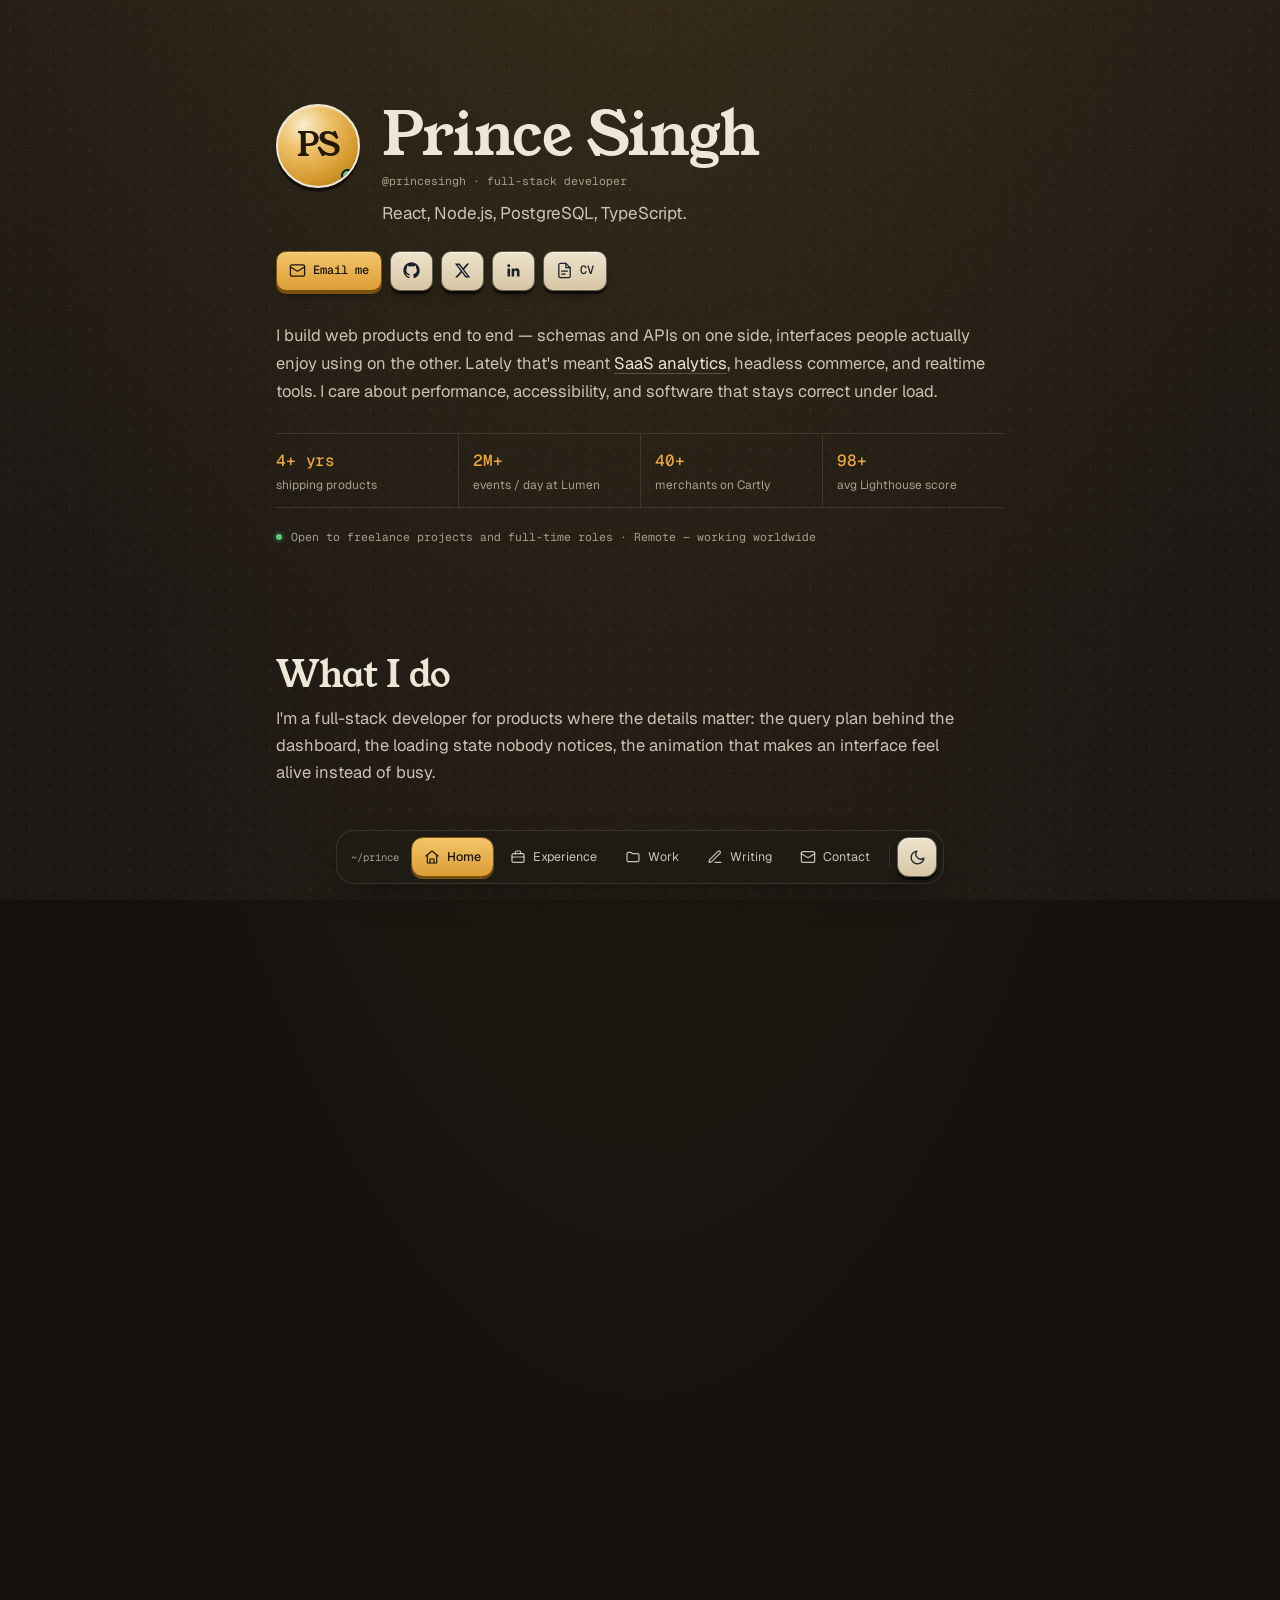
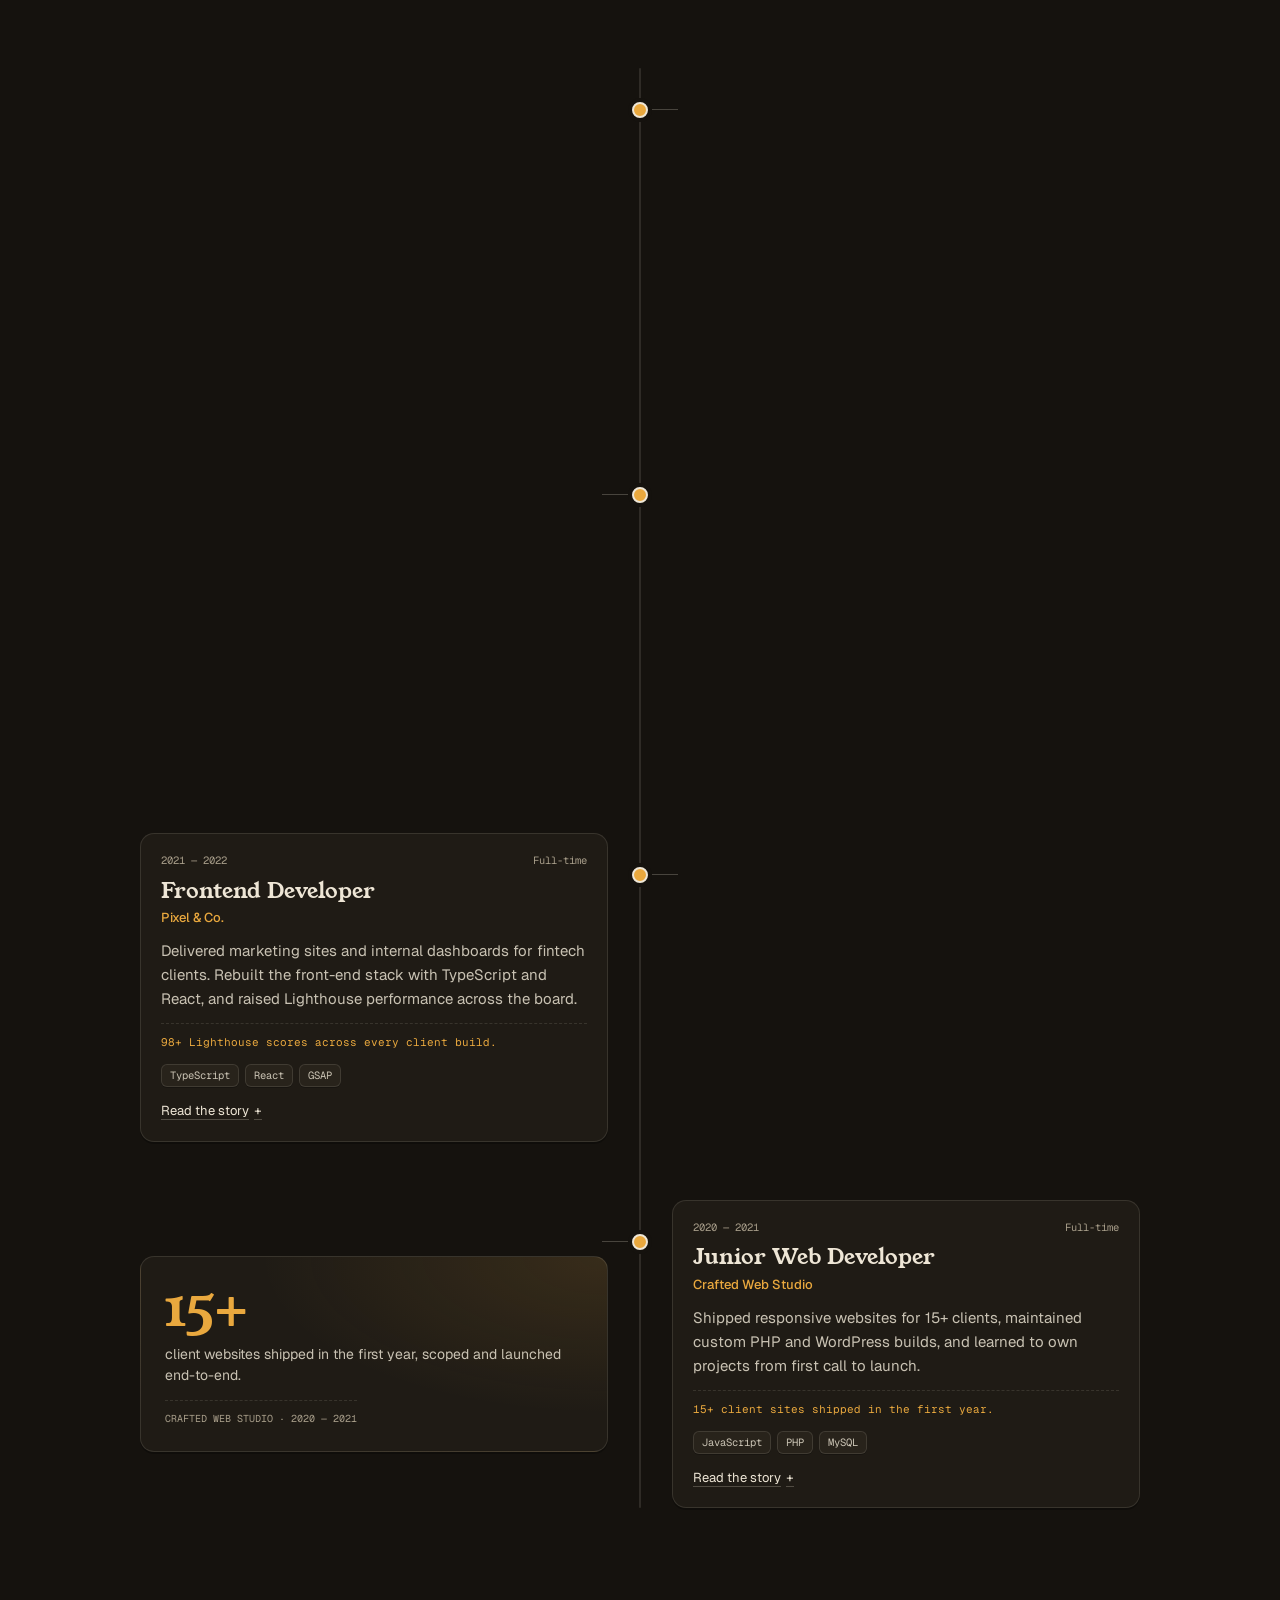
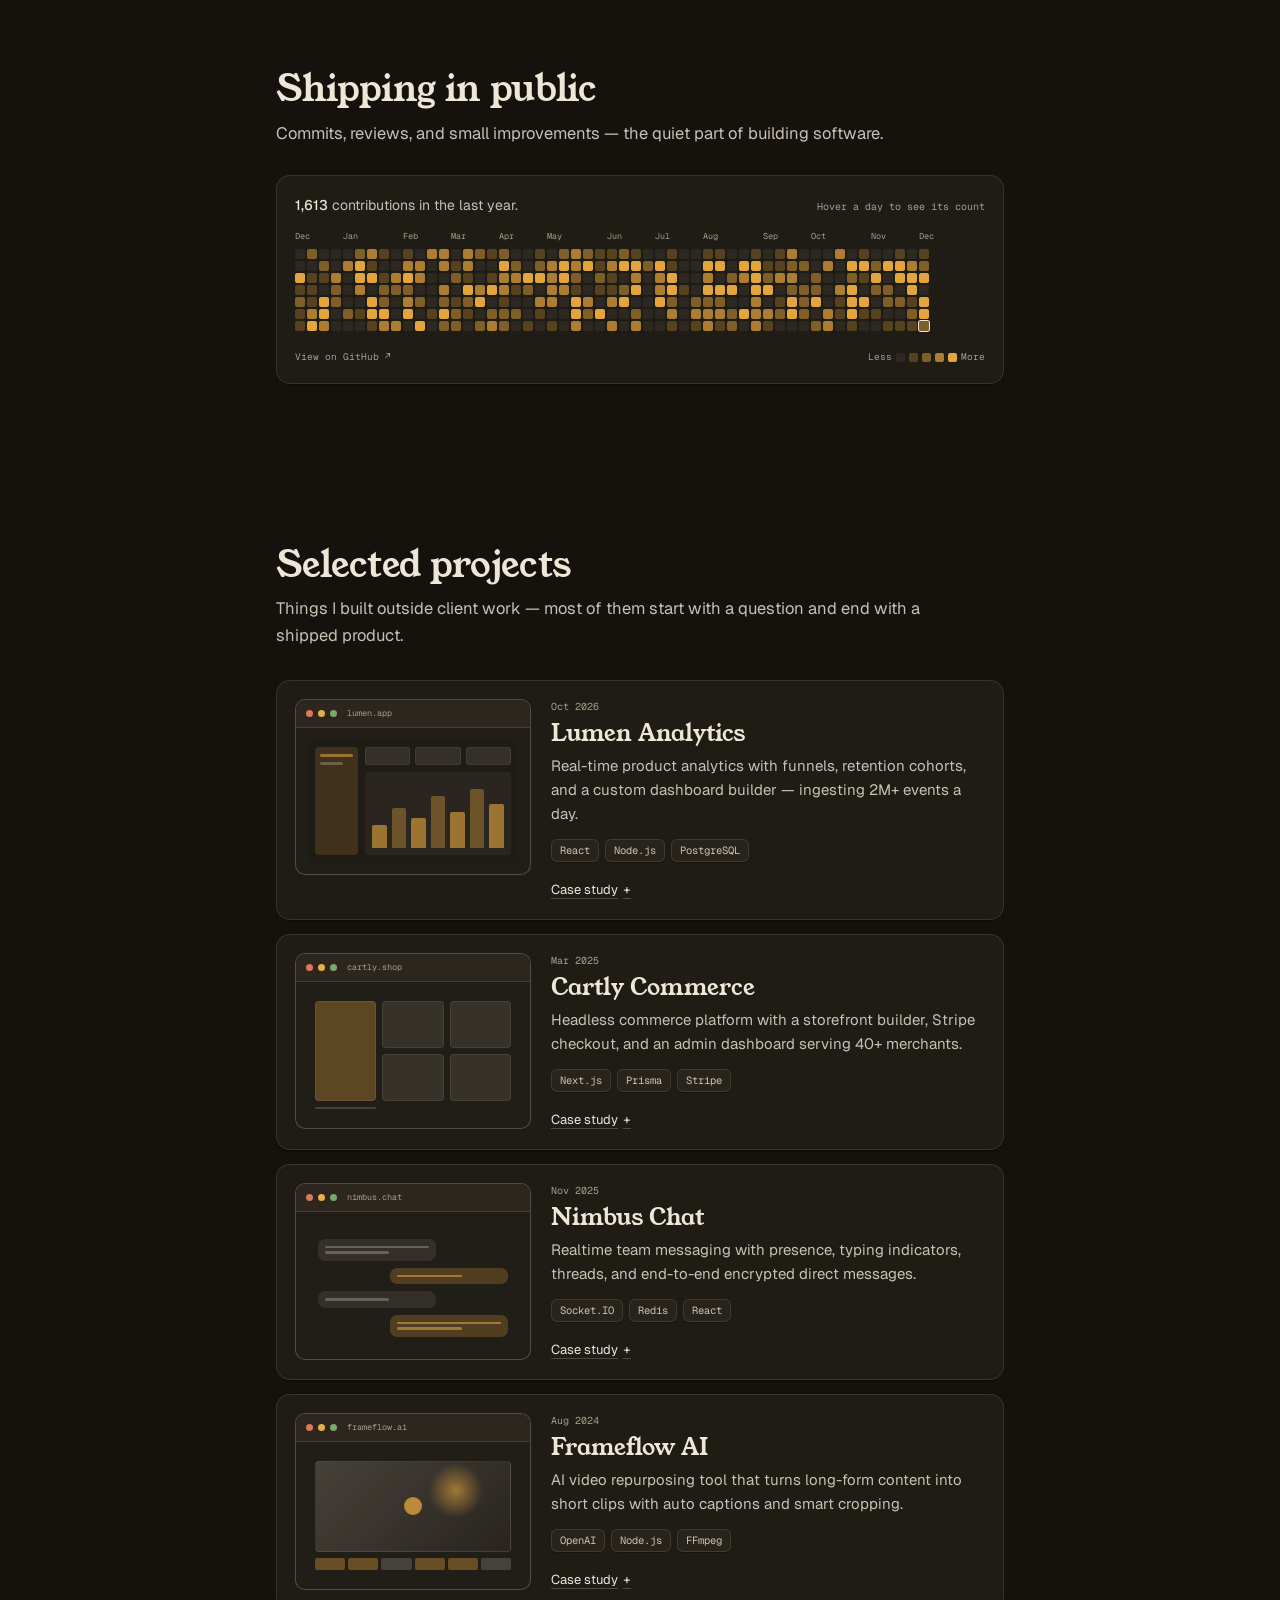
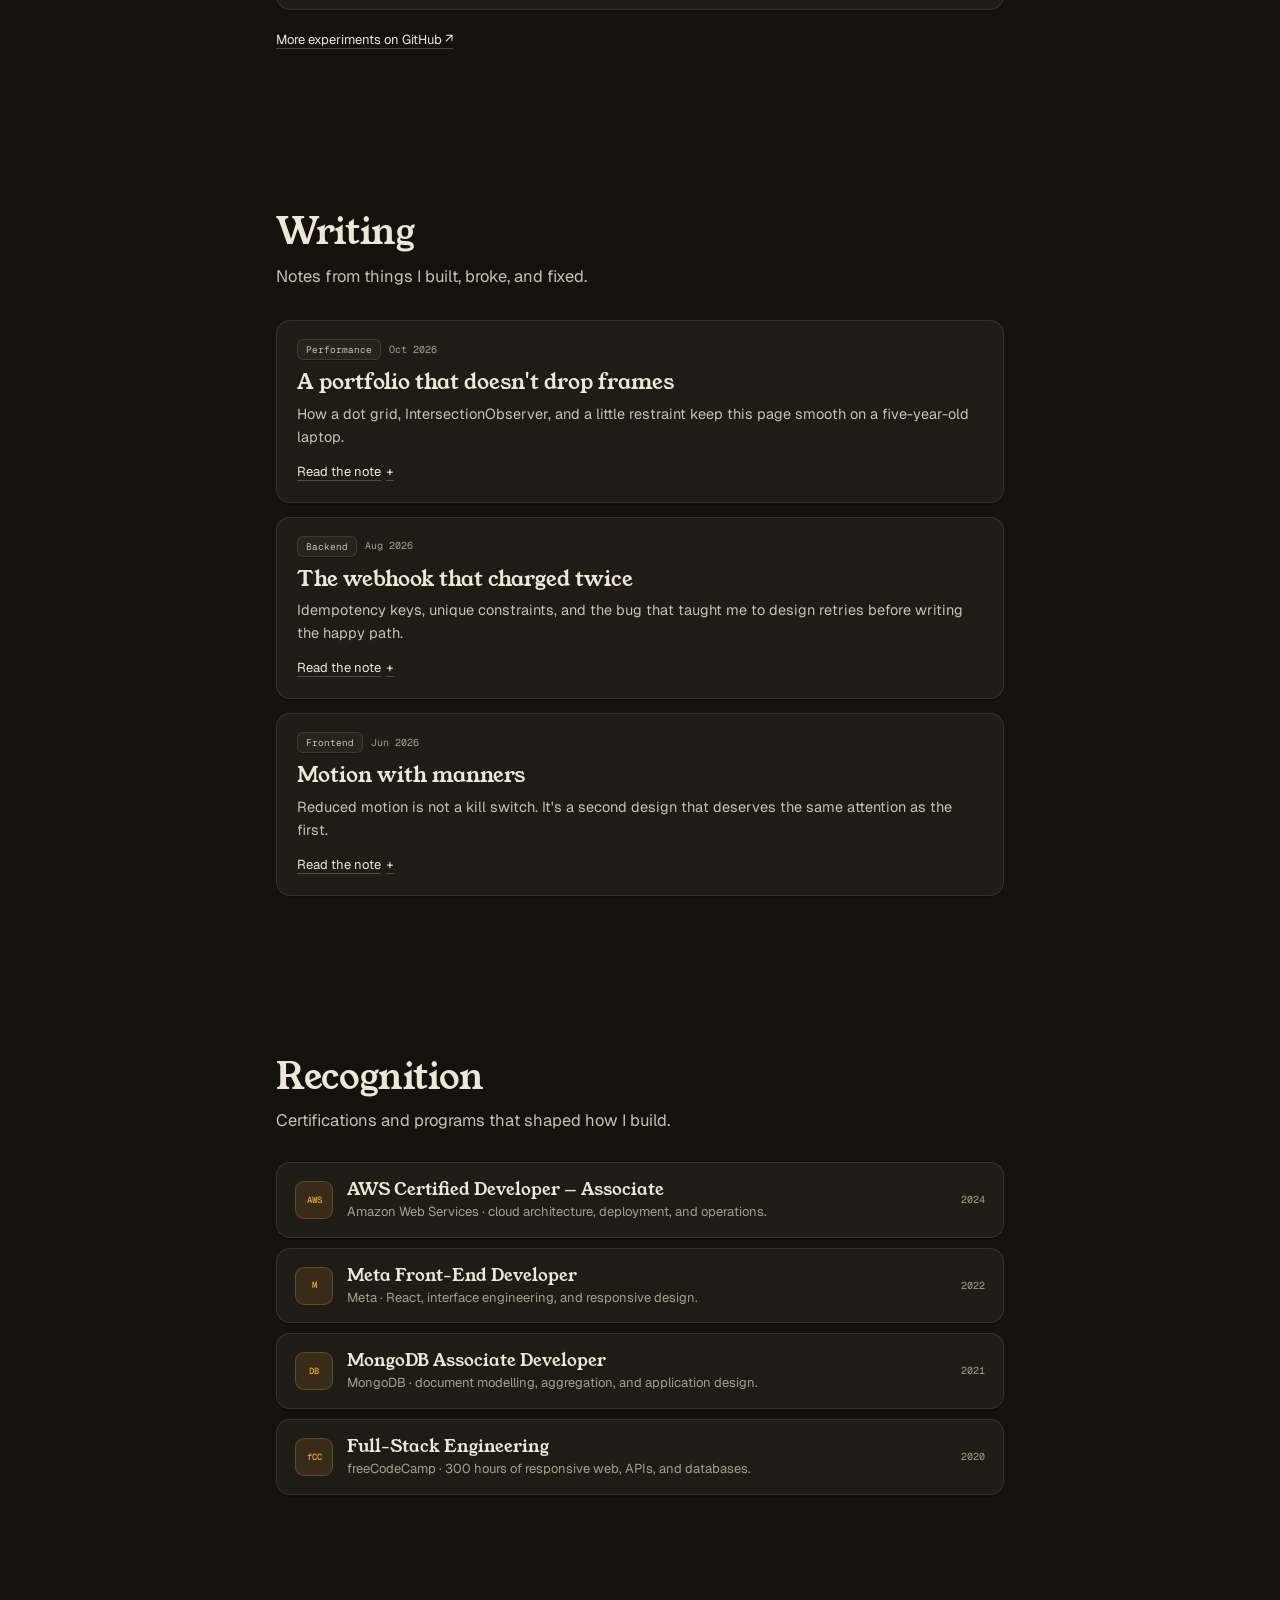
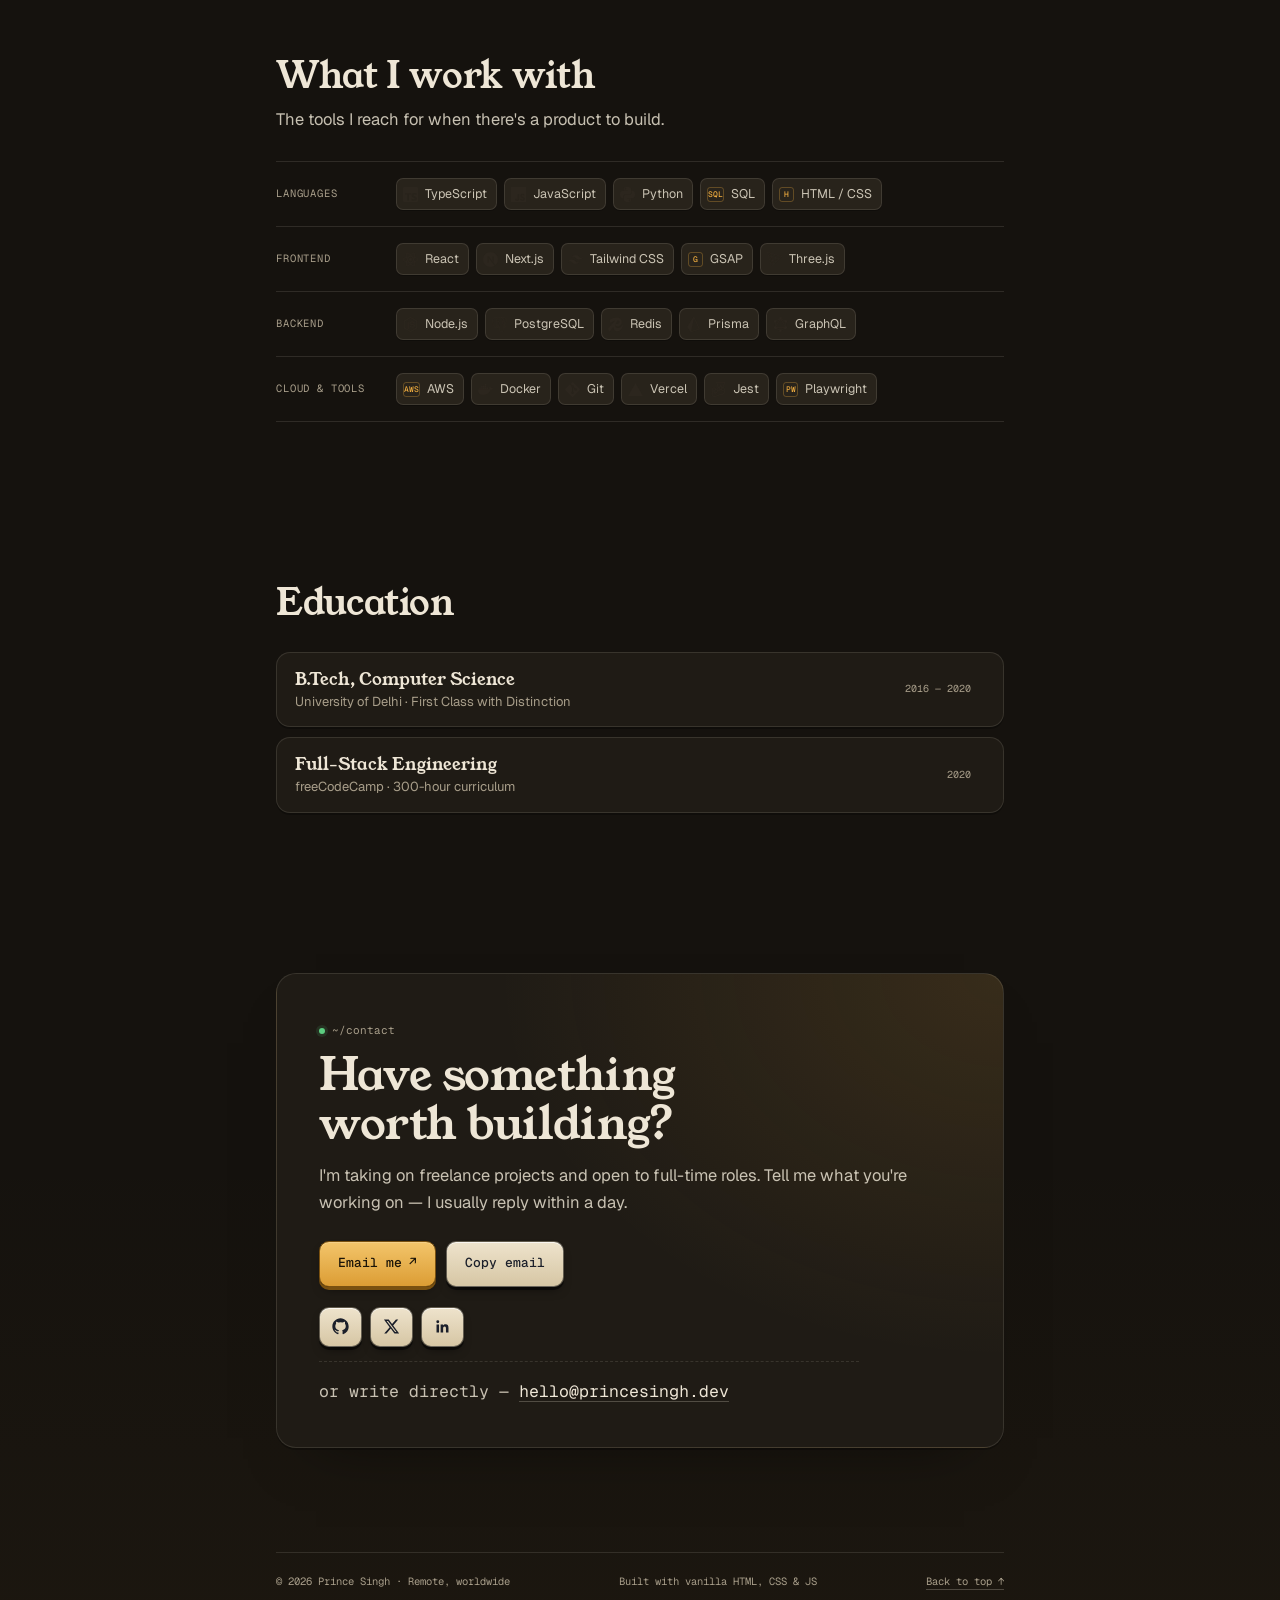
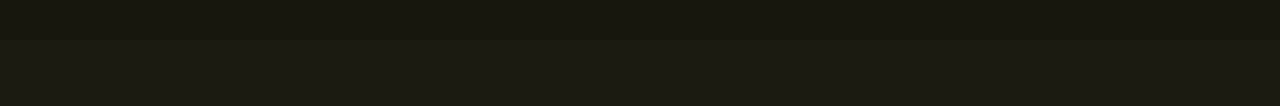
==== index.html @ b1180126 "first commit" ====
<!DOCTYPE html>
<html lang="en">
<head>
    <meta charset="UTF-8">
    <meta name="viewport" content="width=device-width, initial-scale=1.0">
    <title>Prince Singh — Full-Stack Developer</title>
    <meta name="description" content="Prince Singh — full-stack developer building fast, polished web products: SaaS analytics, headless commerce, and realtime tools.">
    <link rel="canonical" href="https://princesingh04.github.io/portfolio-clone/">
    <meta property="og:type" content="website">
    <meta property="og:site_name" content="Prince Singh">
    <meta property="og:title" content="Prince Singh — Full-Stack Developer">
    <meta property="og:description" content="Prince Singh — full-stack developer building fast, polished web products: SaaS analytics, headless commerce, and realtime tools.">
    <meta property="og:url" content="https://princesingh04.github.io/portfolio-clone/">
    <meta property="og:image" content="https://princesingh04.github.io/portfolio-clone/assets/og.png">
    <meta property="og:image:type" content="image/png">
    <meta property="og:image:width" content="1200">
    <meta property="og:image:height" content="630">
    <meta property="og:image:alt" content="Prince Singh — Full-Stack Developer. Fast, polished web products from schema to interface.">
    <meta name="twitter:card" content="summary_large_image">
    <meta name="twitter:title" content="Prince Singh — Full-Stack Developer">
    <meta name="twitter:description" content="Full-stack developer building fast, polished web products: SaaS analytics, headless commerce, and realtime tools.">
    <meta name="twitter:image" content="https://princesingh04.github.io/portfolio-clone/assets/og.png">
    <meta name="twitter:image:alt" content="Prince Singh — Full-Stack Developer">
    <meta name="theme-color" content="#15120e">
    <link rel="preconnect" href="https://fonts.googleapis.com">
    <link rel="preconnect" href="https://fonts.gstatic.com" crossorigin>
    <link href="https://fonts.googleapis.com/css2?family=Geist:wght@300;400;500;600&family=Geist+Mono:wght@400;500&family=Young+Serif&display=swap" rel="stylesheet">
    <link rel="icon" type="image/svg+xml" href="data:image/svg+xml,%3Csvg xmlns='http://www.w3.org/2000/svg' viewBox='0 0 64 64'%3E%3Crect width='64' height='64' rx='14' fill='%2315120e'/%3E%3Ccircle cx='32' cy='32' r='20' fill='%23e9a83e'/%3E%3Ctext x='32' y='40' font-family='Georgia,serif' font-size='19' text-anchor='middle' fill='%2315120e'%3EPS%3C/text%3E%3C/svg%3E">
    <link rel="stylesheet" href="css/paper.css">
    <script>
        (function () {
            var d = document.documentElement;
            d.classList.add('js');
            try {
                if (localStorage.getItem('theme') === 'light') {
                    d.dataset.theme = 'light';
                    var meta = document.querySelector('meta[name="theme-color"]');
                    if (meta) meta.setAttribute('content', '#f7f1e6');
                }
                if (matchMedia('(prefers-reduced-motion: reduce)').matches || sessionStorage.getItem('intro-seen')) {
                    d.dataset.intro = 'seen';
                }
            } catch (e) {}
        })();
    </script>
</head>
<body>

    <a class="skip-link" href="#main">Skip to content</a>
    <canvas id="field" aria-hidden="true"></canvas>

    <div class="intro" id="intro" aria-hidden="true">
        <div class="intro__piece intro__piece--top" id="intro-top">
            <div class="intro__mark">
                <p class="intro__name">Prince Singh</p>
                <p class="intro__sub">initializing ~/prince</p>
            </div>
        </div>
        <div class="intro__piece intro__piece--bottom" id="intro-bottom">
            <div class="intro__mark">
                <p class="intro__name">Prince Singh</p>
                <p class="intro__sub">initializing ~/prince</p>
            </div>
        </div>
    </div>

    <div class="page">
        <header class="profile wrap" id="top">
            <div class="profile__row" data-reveal>
                <div class="avatar" aria-hidden="true">
                    PS
                    <span class="avatar__dot"></span>
                </div>
                <div class="profile__intro">
                    <h1>Prince Singh</h1>
                    <p class="handle">@princesingh · full-stack developer</p>
                    <p class="tagline">React, Node.js, PostgreSQL, TypeScript.</p>
                </div>
            </div>

            <div class="profile__socials" data-reveal style="--d:.06s">
                <a class="keycap keycap--primary" href="mailto:hello@princesingh.dev">
                    <svg viewBox="0 0 24 24" fill="none" stroke="currentColor" stroke-width="1.8" stroke-linecap="round" stroke-linejoin="round" aria-hidden="true"><rect x="2" y="4" width="20" height="16" rx="2"/><path d="m22 7-10 6L2 7"/></svg>
                    Email me
                </a>
                <a class="keycap" href="https://github.com/" target="_blank" rel="noopener noreferrer" aria-label="GitHub" title="GitHub">
                    <svg viewBox="0 0 24 24" fill="currentColor" aria-hidden="true"><path d="M12 .5C5.73.5.5 5.73.5 12c0 5.08 3.29 9.39 7.86 10.91.58.1.79-.25.79-.56 0-.28-.01-1.02-.02-2-3.2.7-3.88-1.54-3.88-1.54-.52-1.33-1.28-1.68-1.28-1.68-1.05-.72.08-.71.08-.71 1.16.08 1.77 1.19 1.77 1.19 1.03 1.77 2.7 1.26 3.36.96.1-.75.4-1.26.73-1.55-2.55-.29-5.23-1.28-5.23-5.7 0-1.26.45-2.29 1.19-3.1-.12-.29-.52-1.46.11-3.05 0 0 .97-.31 3.18 1.18a11.1 11.1 0 0 1 5.8 0c2.2-1.49 3.17-1.18 3.17-1.18.63 1.59.23 2.76.11 3.05.74.81 1.19 1.84 1.19 3.1 0 4.43-2.69 5.4-5.25 5.69.41.36.78 1.06.78 2.14 0 1.55-.01 2.8-.01 3.18 0 .31.21.67.8.56A10.52 10.52 0 0 0 23.5 12C23.5 5.73 18.27.5 12 .5z"/></svg>
                </a>
                <a class="keycap" href="https://x.com/" target="_blank" rel="noopener noreferrer" aria-label="X / Twitter" title="X / Twitter">
                    <svg viewBox="0 0 24 24" fill="currentColor" aria-hidden="true"><path d="M18.244 2.25h3.308l-7.227 8.26 8.502 11.24H16.17l-5.214-6.817L4.99 21.75H1.68l7.73-8.835L1.254 2.25H8.08l4.713 6.231zm-1.161 17.52h1.833L7.084 4.126H5.117z"/></svg>
                </a>
                <a class="keycap" href="https://www.linkedin.com/" target="_blank" rel="noopener noreferrer" aria-label="LinkedIn" title="LinkedIn">
                    <svg viewBox="0 0 24 24" fill="currentColor" aria-hidden="true"><path d="M20.45 20.45h-3.56v-5.57c0-1.33-.03-3.04-1.85-3.04-1.86 0-2.14 1.45-2.14 2.94v5.67H9.35V9h3.41v1.56h.05c.48-.9 1.64-1.85 3.37-1.85 3.6 0 4.27 2.37 4.27 5.46v6.28zM5.34 7.43a2.06 2.06 0 1 1 0-4.12 2.06 2.06 0 0 1 0 4.12zM7.12 20.45H3.55V9h3.57v11.45z"/></svg>
                </a>
                <a class="keycap" href="resume.html" target="_blank" rel="noopener" aria-label="Résumé" title="Résumé">
                    <svg viewBox="0 0 24 24" fill="none" stroke="currentColor" stroke-width="1.8" stroke-linecap="round" stroke-linejoin="round" aria-hidden="true"><path d="M14 2H6a2 2 0 0 0-2 2v16a2 2 0 0 0 2 2h12a2 2 0 0 0 2-2V8z"/><path d="M14 2v6h6"/><path d="M8 13h8M8 17h5"/></svg>
                    CV
                </a>
            </div>

            <p class="bio" data-reveal style="--d:.1s">
                I build web products end to end — schemas and APIs on one side, interfaces people actually
                enjoy using on the other. Lately that's meant <a href="#work">SaaS analytics</a>,
                headless commerce, and realtime tools. I care about performance, accessibility, and
                software that stays correct under load.
            </p>

            <ul class="stats" data-reveal style="--d:.14s">
                <li>
                    <span class="stat__num">4+ yrs</span>
                    <span class="stat__label">shipping products</span>
                </li>
                <li>
                    <span class="stat__num">2M+</span>
                    <span class="stat__label">events / day at Lumen</span>
                </li>
                <li>
                    <span class="stat__num">40+</span>
                    <span class="stat__label">merchants on Cartly</span>
                </li>
                <li>
                    <span class="stat__num">98+</span>
                    <span class="stat__label">avg Lighthouse score</span>
                </li>
            </ul>

            <p class="availability" data-reveal style="--d:.18s">
                <span class="status-dot" aria-hidden="true"></span>
                Open to freelance projects and full-time roles · Remote — working worldwide
            </p>
        </header>

        <main id="main">
            <section id="services" class="section wrap" aria-labelledby="services-title">
                <div class="section-head" data-reveal>
                    <div>
                        <h2 id="services-title">What I do</h2>
                        <p>
                            I'm a full-stack developer for products where the details matter: the query
                            plan behind the dashboard, the loading state nobody notices, the animation
                            that makes an interface feel alive instead of busy.
                        </p>
                    </div>
                </div>

                <ul class="services">
                    <li data-reveal style="--d:.02s">
                        <article class="card card--interactive service-card">
                            <div class="keycap-row" aria-label="React, TypeScript, Next.js">
                                <span class="keycap keycap--mini" title="React"><img src="assets/logos/react.svg" alt=""><span class="sr-only">React</span></span>
                                <span class="keycap keycap--mini" title="TypeScript"><img src="assets/logos/typescript.svg" alt=""><span class="sr-only">TypeScript</span></span>
                                <span class="keycap keycap--mini" title="Next.js"><img src="assets/logos/nextdotjs.svg" alt=""><span class="sr-only">Next.js</span></span>
                            </div>
                            <h3>Product engineering</h3>
                            <p>Typed interfaces, sensible state, and features taken from idea to production without losing the thread.</p>
                            <p class="outcome">7 products shipped end-to-end</p>
                        </article>
                    </li>
                    <li data-reveal style="--d:.06s">
                        <article class="card card--interactive service-card">
                            <div class="keycap-row" aria-label="Node.js, PostgreSQL, Redis">
                                <span class="keycap keycap--mini" title="Node.js"><img src="assets/logos/nodedotjs.svg" alt=""><span class="sr-only">Node.js</span></span>
                                <span class="keycap keycap--mini" title="PostgreSQL"><img src="assets/logos/postgresql.svg" alt=""><span class="sr-only">PostgreSQL</span></span>
                                <span class="keycap keycap--mini" title="Redis"><img src="assets/logos/redis.svg" alt=""><span class="sr-only">Redis</span></span>
                            </div>
                            <h3>Backend systems</h3>
                            <p>APIs, workers, queues, and data pipelines that stay fast and correct at scale — with caching, Postgres tuning, and monitoring built in.</p>
                            <p class="outcome">2M+ events/day, sub-second queries</p>
                        </article>
                    </li>
                    <li data-reveal style="--d:.1s">
                        <article class="card card--interactive service-card">
                            <div class="keycap-row" aria-label="Stripe, Prisma, Next.js">
                                <span class="keycap keycap--mini" title="Stripe"><img src="assets/logos/stripe.svg" alt=""><span class="sr-only">Stripe</span></span>
                                <span class="keycap keycap--mini" title="Prisma"><img src="assets/logos/prisma.svg" alt=""><span class="sr-only">Prisma</span></span>
                                <span class="keycap keycap--mini" title="Next.js"><img src="assets/logos/nextdotjs.svg" alt=""><span class="sr-only">Next.js</span></span>
                            </div>
                            <h3>Commerce &amp; SaaS</h3>
                            <p>Headless storefronts, subscriptions, checkout flows, and admin tooling that make the business side of a product feel effortless.</p>
                            <p class="outcome">40+ merchants served on Cartly</p>
                        </article>
                    </li>
                    <li data-reveal style="--d:.14s">
                        <article class="card card--interactive service-card">
                            <div class="keycap-row" aria-label="Three.js, GSAP, Jest">
                                <span class="keycap keycap--mini" title="Three.js"><img src="assets/logos/threedotjs.svg" alt=""><span class="sr-only">Three.js</span></span>
                                <span class="keycap keycap--mini" title="GSAP"><b>G</b><span class="sr-only">GSAP</span></span>
                                <span class="keycap keycap--mini" title="Jest"><img src="assets/logos/jest.svg" alt=""><span class="sr-only">Jest</span></span>
                            </div>
                            <h3>Performance &amp; polish</h3>
                            <p>Core Web Vitals, accessible components, and motion with restraint — the difference between a working product and one that feels expensive.</p>
                            <p class="outcome">98+ Lighthouse across recent builds</p>
                        </article>
                    </li>
                </ul>
            </section>

            <section id="experience" class="section wrap wrap--wide" aria-labelledby="experience-title">
                <div class="section-head" data-reveal>
                    <div>
                        <h2 id="experience-title">Experience</h2>
                        <p>Four years of shipping product — first at studios, then in-house, now independently.</p>
                    </div>
                    <a class="section-link" href="resume.html" target="_blank" rel="noopener">Full résumé ↗</a>
                </div>

                <div class="timeline">
                    <div class="timeline__rail" aria-hidden="true"><span class="timeline__fill" id="timeline-fill"></span></div>
                    <ol class="timeline__list">

                    <li class="tl-row">
                        <article class="card tl-card" data-reveal>
                            <div class="tl-meta">
                                <span>2024 — Present</span>
                                <span>Freelance</span>
                            </div>
                            <h3>Senior Full-Stack Developer</h3>
                            <p class="tl-company">Independent · Remote</p>
                            <p class="tl-desc">
                                End-to-end product delivery for startups — architecture, APIs, interfaces,
                                and deployment. I work directly with founders and own the stack from schema
                                to shipped feature.
                            </p>
                            <p class="tl-highlight">Rebuilt a SaaS analytics platform now ingesting 2M+ events a day.</p>
                            <div class="tags">
                                <span class="tag">React</span><span class="tag">Node.js</span><span class="tag">PostgreSQL</span><span class="tag">AWS</span>
                            </div>
                            <button class="link-btn" type="button" data-case="role-independent">Read the story <span>+</span></button>
                        </article>
                        <div class="tl-side" data-reveal style="--d:.08s">
                            <div class="window">
                                <div class="window__bar" aria-hidden="true"><i></i><i></i><i></i><span>lumen.app/dashboard</span></div>
                                <div class="window__body">
                                    <div class="pv pv--dash">
                                        <div class="pv__side"></div>
                                        <div class="pv__main">
                                            <div class="pv__stats"><i></i><i></i><i></i></div>
                                            <div class="pv__bars">
                                                <i style="--h:38%"></i><i style="--h:62%"></i><i style="--h:46%"></i>
                                                <i style="--h:78%"></i><i style="--h:54%"></i><i style="--h:88%"></i><i style="--h:66%"></i>
                                            </div>
                                        </div>
                                    </div>
                                </div>
                            </div>
                        </div>
                    </li>

                    <li class="tl-row tl-row--flip">
                        <article class="card tl-card" data-reveal>
                            <div class="tl-meta">
                                <span>2022 — 2024</span>
                                <span>Full-time</span>
                            </div>
                            <h3>Full-Stack Developer</h3>
                            <p class="tl-company">Northwind Labs</p>
                            <p class="tl-desc">
                                Built a headless commerce platform used by 40+ merchants and cut checkout
                                latency by 38%. Introduced the design system, CI pipelines, and mentored
                                two junior developers.
                            </p>
                            <p class="tl-highlight">Checkout latency down 38% across 40+ merchant stores.</p>
                            <div class="tags">
                                <span class="tag">Next.js</span><span class="tag">Prisma</span><span class="tag">Stripe</span><span class="tag">Redis</span>
                            </div>
                            <button class="link-btn" type="button" data-case="role-northwind">Read the story <span>+</span></button>
                        </article>
                        <div class="tl-side" data-reveal style="--d:.08s">
                            <div class="window">
                                <div class="window__bar" aria-hidden="true"><i></i><i></i><i></i><span>northwind.dev</span></div>
                                <div class="window__body">
                                    <div class="pv pv--shop"><i></i><i></i><i></i><i></i><i></i><i></i></div>
                                </div>
                            </div>
                        </div>
                    </li>

                    <li class="tl-row">
                        <article class="card tl-card" data-reveal>
                            <div class="tl-meta">
                                <span>2021 — 2022</span>
                                <span>Full-time</span>
                            </div>
                            <h3>Frontend Developer</h3>
                            <p class="tl-company">Pixel &amp; Co.</p>
                            <p class="tl-desc">
                                Delivered marketing sites and internal dashboards for fintech clients.
                                Rebuilt the front-end stack with TypeScript and React, and raised
                                Lighthouse performance across the board.
                            </p>
                            <p class="tl-highlight">98+ Lighthouse scores across every client build.</p>
                            <div class="tags">
                                <span class="tag">TypeScript</span><span class="tag">React</span><span class="tag">GSAP</span>
                            </div>
                            <button class="link-btn" type="button" data-case="role-pixel">Read the story <span>+</span></button>
                        </article>
                        <div class="tl-side" data-reveal style="--d:.08s">
                            <div class="metric">
                                <span class="metric__num">98+</span>
                                <span class="metric__label">average Lighthouse performance across recent client builds.</span>
                                <span class="metric__meta">PIXEL &amp; CO. · 2021 — 2022</span>
                            </div>
                        </div>
                    </li>

                    <li class="tl-row tl-row--flip">
                        <article class="card tl-card" data-reveal>
                            <div class="tl-meta">
                                <span>2020 — 2021</span>
                                <span>Full-time</span>
                            </div>
                            <h3>Junior Web Developer</h3>
                            <p class="tl-company">Crafted Web Studio</p>
                            <p class="tl-desc">
                                Shipped responsive websites for 15+ clients, maintained custom PHP and
                                WordPress builds, and learned to own projects from first call to launch.
                            </p>
                            <p class="tl-highlight">15+ client sites shipped in the first year.</p>
                            <div class="tags">
                                <span class="tag">JavaScript</span><span class="tag">PHP</span><span class="tag">MySQL</span>
                            </div>
                            <button class="link-btn" type="button" data-case="role-crafted">Read the story <span>+</span></button>
                        </article>
                        <div class="tl-side" data-reveal style="--d:.08s">
                            <div class="metric">
                                <span class="metric__num">15+</span>
                                <span class="metric__label">client websites shipped in the first year, scoped and launched end-to-end.</span>
                                <span class="metric__meta">CRAFTED WEB STUDIO · 2020 — 2021</span>
                            </div>
                        </div>
                    </li>
                    </ol>
                </div>
            </section>

            <section id="contributions" class="section wrap" aria-labelledby="contributions-title">
                <div class="section-head" data-reveal>
                    <div>
                        <h2 id="contributions-title">Shipping in public</h2>
                        <p>Commits, reviews, and small improvements — the quiet part of building software.</p>
                    </div>
                </div>

                <div class="card heatmap-card" data-reveal>
                    <div class="heatmap__top">
                        <p><strong id="contrib-total">—</strong> contributions in the last year.</p>
                        <span>Hover a day to see its count</span>
                    </div>
                    <div class="heatmap__scroll">
                        <div class="heatmap__inner">
                            <div class="heatmap__months" id="heatmap-months" aria-hidden="true"></div>
                            <div class="heatmap__grid" id="heatmap-grid" role="img" aria-label="Contribution activity over the last year"></div>
                        </div>
                    </div>
                    <div class="heatmap__foot">
                        <a href="https://github.com/" target="_blank" rel="noopener noreferrer">View on GitHub ↗</a>
                        <div class="heatmap__legend" aria-hidden="true">
                            <span>Less</span>
                            <i></i><i class="l1"></i><i class="l2"></i><i class="l3"></i><i class="l4"></i>
                            <span>More</span>
                        </div>
                    </div>
                </div>
            </section>

            <section id="work" class="section wrap" aria-labelledby="work-title">
                <div class="section-head" data-reveal>
                    <div>
                        <h2 id="work-title">Selected projects</h2>
                        <p>Things I built outside client work — most of them start with a question and end with a shipped product.</p>
                    </div>
                </div>

                <ul class="projects">
                    <li data-reveal>
                        <article class="card card--interactive project">
                            <div class="project__preview">
                                <div class="window__bar" aria-hidden="true"><i></i><i></i><i></i><span>lumen.app</span></div>
                                <div class="window__body">
                                    <div class="pv pv--dash">
                                        <div class="pv__side"></div>
                                        <div class="pv__main">
                                            <div class="pv__stats"><i></i><i></i><i></i></div>
                                            <div class="pv__bars">
                                                <i style="--h:34%"></i><i style="--h:58%"></i><i style="--h:44%"></i>
                                                <i style="--h:76%"></i><i style="--h:52%"></i><i style="--h:86%"></i><i style="--h:64%"></i>
                                            </div>
                                        </div>
                                    </div>
                                </div>
                            </div>
                            <div class="project__content">
                                <p class="project__meta">Oct 2026</p>
                                <h3><button type="button" data-case="project-lumen">Lumen Analytics</button></h3>
                                <p class="project__desc">
                                    Real-time product analytics with funnels, retention cohorts, and a custom
                                    dashboard builder — ingesting 2M+ events a day.
                                </p>
                                <div class="tags">
                                    <span class="tag">React</span><span class="tag">Node.js</span><span class="tag">PostgreSQL</span>
                                </div>
                                <div class="project__actions">
                                    <button class="link-btn" type="button" data-case="project-lumen">Case study <span>+</span></button>
                                </div>
                            </div>
                        </article>
                    </li>

                    <li data-reveal style="--d:.04s">
                        <article class="card card--interactive project">
                            <div class="project__preview">
                                <div class="window__bar" aria-hidden="true"><i></i><i></i><i></i><span>cartly.shop</span></div>
                                <div class="window__body">
                                    <div class="pv pv--shop"><i></i><i></i><i></i><i></i><i></i><i></i></div>
                                </div>
                            </div>
                            <div class="project__content">
                                <p class="project__meta">Mar 2025</p>
                                <h3><button type="button" data-case="project-cartly">Cartly Commerce</button></h3>
                                <p class="project__desc">
                                    Headless commerce platform with a storefront builder, Stripe checkout,
                                    and an admin dashboard serving 40+ merchants.
                                </p>
                                <div class="tags">
                                    <span class="tag">Next.js</span><span class="tag">Prisma</span><span class="tag">Stripe</span>
                                </div>
                                <div class="project__actions">
                                    <button class="link-btn" type="button" data-case="project-cartly">Case study <span>+</span></button>
                                </div>
                            </div>
                        </article>
                    </li>

                    <li data-reveal style="--d:.08s">
                        <article class="card card--interactive project">
                            <div class="project__preview">
                                <div class="window__bar" aria-hidden="true"><i></i><i></i><i></i><span>nimbus.chat</span></div>
                                <div class="window__body">
                                    <div class="pv pv--chat">
                                        <div class="pv__bubble"><i></i><i></i></div>
                                        <div class="pv__bubble pv__bubble--me"><i></i></div>
                                        <div class="pv__bubble"><i></i></div>
                                        <div class="pv__bubble pv__bubble--me"><i></i><i></i></div>
                                    </div>
                                </div>
                            </div>
                            <div class="project__content">
                                <p class="project__meta">Nov 2025</p>
                                <h3><button type="button" data-case="project-nimbus">Nimbus Chat</button></h3>
                                <p class="project__desc">
                                    Realtime team messaging with presence, typing indicators, threads,
                                    and end-to-end encrypted direct messages.
                                </p>
                                <div class="tags">
                                    <span class="tag">Socket.IO</span><span class="tag">Redis</span><span class="tag">React</span>
                                </div>
                                <div class="project__actions">
                                    <button class="link-btn" type="button" data-case="project-nimbus">Case study <span>+</span></button>
                                </div>
                            </div>
                        </article>
                    </li>

                    <li data-reveal style="--d:.12s">
                        <article class="card card--interactive project">
                            <div class="project__preview">
                                <div class="window__bar" aria-hidden="true"><i></i><i></i><i></i><span>frameflow.ai</span></div>
                                <div class="window__body">
                                    <div class="pv pv--video">
                                        <div class="pv__screen"></div>
                                        <div class="pv__timeline"><i></i><i></i><i></i><i></i><i></i><i></i></div>
                                    </div>
                                </div>
                            </div>
                            <div class="project__content">
                                <p class="project__meta">Aug 2024</p>
                                <h3><button type="button" data-case="project-frameflow">Frameflow AI</button></h3>
                                <p class="project__desc">
                                    AI video repurposing tool that turns long-form content into short clips
                                    with auto captions and smart cropping.
                                </p>
                                <div class="tags">
                                    <span class="tag">OpenAI</span><span class="tag">Node.js</span><span class="tag">FFmpeg</span>
                                </div>
                                <div class="project__actions">
                                    <button class="link-btn" type="button" data-case="project-frameflow">Case study <span>+</span></button>
                                </div>
                            </div>
                        </article>
                    </li>
                </ul>

                <a class="section-link projects__more" href="https://github.com/" target="_blank" rel="noopener noreferrer">More experiments on GitHub ↗</a>
            </section>

            <section id="writing" class="section wrap" aria-labelledby="writing-title">
                <div class="section-head" data-reveal>
                    <div>
                        <h2 id="writing-title">Writing</h2>
                        <p>Notes from things I built, broke, and fixed.</p>
                    </div>
                </div>

                <ul class="writing">
                    <li data-reveal>
                        <article class="card card--interactive writing-card">
                            <div class="writing__meta">
                                <span class="tag">Performance</span>
                                <span>Oct 2026</span>
                            </div>
                            <h3><button type="button" data-case="note-frames">A portfolio that doesn't drop frames</button></h3>
                            <p>How a dot grid, IntersectionObserver, and a little restraint keep this page smooth on a five-year-old laptop.</p>
                            <button class="link-btn" type="button" data-case="note-frames">Read the note <span>+</span></button>
                        </article>
                    </li>
                    <li data-reveal style="--d:.05s">
                        <article class="card card--interactive writing-card">
                            <div class="writing__meta">
                                <span class="tag">Backend</span>
                                <span>Aug 2026</span>
                            </div>
                            <h3><button type="button" data-case="note-idempotency">The webhook that charged twice</button></h3>
                            <p>Idempotency keys, unique constraints, and the bug that taught me to design retries before writing the happy path.</p>
                            <button class="link-btn" type="button" data-case="note-idempotency">Read the note <span>+</span></button>
                        </article>
                    </li>
                    <li data-reveal style="--d:.1s">
                        <article class="card card--interactive writing-card">
                            <div class="writing__meta">
                                <span class="tag">Frontend</span>
                                <span>Jun 2026</span>
                            </div>
                            <h3><button type="button" data-case="note-motion">Motion with manners</button></h3>
                            <p>Reduced motion is not a kill switch. It's a second design that deserves the same attention as the first.</p>
                            <button class="link-btn" type="button" data-case="note-motion">Read the note <span>+</span></button>
                        </article>
                    </li>
                </ul>
            </section>

            <section id="recognition" class="section wrap" aria-labelledby="recognition-title">
                <div class="section-head" data-reveal>
                    <div>
                        <h2 id="recognition-title">Recognition</h2>
                        <p>Certifications and programs that shaped how I build.</p>
                    </div>
                </div>

                <ul class="recognition">
                    <li class="card recog" data-reveal>
                        <span class="recog__badge" aria-hidden="true">AWS</span>
                        <div>
                            <h3>AWS Certified Developer — Associate</h3>
                            <p>Amazon Web Services · cloud architecture, deployment, and operations.</p>
                        </div>
                        <span class="recog__meta">2024</span>
                    </li>
                    <li class="card recog" data-reveal style="--d:.04s">
                        <span class="recog__badge" aria-hidden="true">M</span>
                        <div>
                            <h3>Meta Front-End Developer</h3>
                            <p>Meta · React, interface engineering, and responsive design.</p>
                        </div>
                        <span class="recog__meta">2022</span>
                    </li>
                    <li class="card recog" data-reveal style="--d:.08s">
                        <span class="recog__badge" aria-hidden="true">DB</span>
                        <div>
                            <h3>MongoDB Associate Developer</h3>
                            <p>MongoDB · document modelling, aggregation, and application design.</p>
                        </div>
                        <span class="recog__meta">2021</span>
                    </li>
                    <li class="card recog" data-reveal style="--d:.12s">
                        <span class="recog__badge" aria-hidden="true">fCC</span>
                        <div>
                            <h3>Full-Stack Engineering</h3>
                            <p>freeCodeCamp · 300 hours of responsive web, APIs, and databases.</p>
                        </div>
                        <span class="recog__meta">2020</span>
                    </li>
                </ul>
            </section>

            <section id="skills" class="section wrap" aria-labelledby="skills-title">
                <div class="section-head" data-reveal>
                    <div>
                        <h2 id="skills-title">What I work with</h2>
                        <p>The tools I reach for when there's a product to build.</p>
                    </div>
                </div>

                <div class="skills" data-reveal>
                    <div class="skill-row">
                        <h3>Languages</h3>
                        <ul>
                            <li class="skill-pill"><img src="assets/logos/typescript.svg" alt="">TypeScript</li>
                            <li class="skill-pill"><img src="assets/logos/javascript.svg" alt="">JavaScript</li>
                            <li class="skill-pill"><img src="assets/logos/python.svg" alt="">Python</li>
                            <li class="skill-pill"><b>SQL</b>SQL</li>
                            <li class="skill-pill"><b>H</b>HTML / CSS</li>
                        </ul>
                    </div>
                    <div class="skill-row">
                        <h3>Frontend</h3>
                        <ul>
                            <li class="skill-pill"><img src="assets/logos/react.svg" alt="">React</li>
                            <li class="skill-pill"><img src="assets/logos/nextdotjs.svg" alt="">Next.js</li>
                            <li class="skill-pill"><img src="assets/logos/tailwindcss.svg" alt="">Tailwind CSS</li>
                            <li class="skill-pill"><b>G</b>GSAP</li>
                            <li class="skill-pill"><img src="assets/logos/threedotjs.svg" alt="">Three.js</li>
                        </ul>
                    </div>
                    <div class="skill-row">
                        <h3>Backend</h3>
                        <ul>
                            <li class="skill-pill"><img src="assets/logos/nodedotjs.svg" alt="">Node.js</li>
                            <li class="skill-pill"><img src="assets/logos/postgresql.svg" alt="">PostgreSQL</li>
                            <li class="skill-pill"><img src="assets/logos/redis.svg" alt="">Redis</li>
                            <li class="skill-pill"><img src="assets/logos/prisma.svg" alt="">Prisma</li>
                            <li class="skill-pill"><img src="assets/logos/graphql.svg" alt="">GraphQL</li>
                        </ul>
                    </div>
                    <div class="skill-row">
                        <h3>Cloud &amp; tools</h3>
                        <ul>
                            <li class="skill-pill"><b>AWS</b>AWS</li>
                            <li class="skill-pill"><img src="assets/logos/docker.svg" alt="">Docker</li>
                            <li class="skill-pill"><img src="assets/logos/git.svg" alt="">Git</li>
                            <li class="skill-pill"><img src="assets/logos/vercel.svg" alt="">Vercel</li>
                            <li class="skill-pill"><img src="assets/logos/jest.svg" alt="">Jest</li>
                            <li class="skill-pill"><b>PW</b>Playwright</li>
                        </ul>
                    </div>
                </div>
            </section>

            <section id="education" class="section wrap" aria-labelledby="education-title">
                <div class="section-head" data-reveal>
                    <div>
                        <h2 id="education-title">Education</h2>
                    </div>
                </div>

                <ul class="education">
                    <li class="card edu" data-reveal>
                        <div>
                            <h3>B.Tech, Computer Science</h3>
                            <p>University of Delhi · First Class with Distinction</p>
                        </div>
                        <span class="edu__meta">2016 — 2020</span>
                    </li>
                    <li class="card edu" data-reveal style="--d:.05s">
                        <div>
                            <h3>Full-Stack Engineering</h3>
                            <p>freeCodeCamp · 300-hour curriculum</p>
                        </div>
                        <span class="edu__meta">2020</span>
                    </li>
                </ul>
            </section>

            <section id="contact" class="section wrap" aria-labelledby="contact-title">
                <div class="contact-card" data-reveal>
                    <span class="eyebrow"><span class="status-dot" aria-hidden="true"></span>~/contact</span>
                    <h2 id="contact-title">Have something<br>worth building?</h2>
                    <p>
                        I'm taking on freelance projects and open to full-time roles. Tell me what
                        you're working on — I usually reply within a day.
                    </p>
                    <div class="contact__actions">
                        <a class="keycap keycap--primary" href="mailto:hello@princesingh.dev">
                            Email me
                            <span aria-hidden="true">↗</span>
                        </a>
                        <button class="keycap" type="button" id="copy-email" data-email="hello@princesingh.dev" aria-live="polite">
                            Copy email
                        </button>
                    </div>
                    <div class="contact__socials">
                        <a class="keycap" href="https://github.com/" target="_blank" rel="noopener noreferrer" aria-label="GitHub" title="GitHub">
                            <svg viewBox="0 0 24 24" fill="currentColor" aria-hidden="true"><path d="M12 .5C5.73.5.5 5.73.5 12c0 5.08 3.29 9.39 7.86 10.91.58.1.79-.25.79-.56 0-.28-.01-1.02-.02-2-3.2.7-3.88-1.54-3.88-1.54-.52-1.33-1.28-1.68-1.28-1.68-1.05-.72.08-.71.08-.71 1.16.08 1.77 1.19 1.77 1.19 1.03 1.77 2.7 1.26 3.36.96.1-.75.4-1.26.73-1.55-2.55-.29-5.23-1.28-5.23-5.7 0-1.26.45-2.29 1.19-3.1-.12-.29-.52-1.46.11-3.05 0 0 .97-.31 3.18 1.18a11.1 11.1 0 0 1 5.8 0c2.2-1.49 3.17-1.18 3.17-1.18.63 1.59.23 2.76.11 3.05.74.81 1.19 1.84 1.19 3.1 0 4.43-2.69 5.4-5.25 5.69.41.36.78 1.06.78 2.14 0 1.55-.01 2.8-.01 3.18 0 .31.21.67.8.56A10.52 10.52 0 0 0 23.5 12C23.5 5.73 18.27.5 12 .5z"/></svg>
                        </a>
                        <a class="keycap" href="https://x.com/" target="_blank" rel="noopener noreferrer" aria-label="X / Twitter" title="X / Twitter">
                            <svg viewBox="0 0 24 24" fill="currentColor" aria-hidden="true"><path d="M18.244 2.25h3.308l-7.227 8.26 8.502 11.24H16.17l-5.214-6.817L4.99 21.75H1.68l7.73-8.835L1.254 2.25H8.08l4.713 6.231zm-1.161 17.52h1.833L7.084 4.126H5.117z"/></svg>
                        </a>
                        <a class="keycap" href="https://www.linkedin.com/" target="_blank" rel="noopener noreferrer" aria-label="LinkedIn" title="LinkedIn">
                            <svg viewBox="0 0 24 24" fill="currentColor" aria-hidden="true"><path d="M20.45 20.45h-3.56v-5.57c0-1.33-.03-3.04-1.85-3.04-1.86 0-2.14 1.45-2.14 2.94v5.67H9.35V9h3.41v1.56h.05c.48-.9 1.64-1.85 3.37-1.85 3.6 0 4.27 2.37 4.27 5.46v6.28zM5.34 7.43a2.06 2.06 0 1 1 0-4.12 2.06 2.06 0 0 1 0 4.12zM7.12 20.45H3.55V9h3.57v11.45z"/></svg>
                        </a>
                    </div>
                    <p class="contact__email">or write directly — <a href="mailto:hello@princesingh.dev">hello@princesingh.dev</a></p>
                </div>
            </section>
        </main>

        <footer class="footer wrap">
            <div class="footer__inner">
                <span>© 2026 Prince Singh · Remote, worldwide</span>
                <span>Built with vanilla HTML, CSS &amp; JS</span>
                <a href="#top">Back to top ↑</a>
            </div>
        </footer>
    </div>

    <nav class="dock" aria-label="Primary">
        <span class="dock__path" aria-hidden="true">~/prince</span>
        <a class="dock__link is-active" href="#top" data-section="top" aria-current="page" aria-label="Home">
            <svg viewBox="0 0 24 24" fill="none" stroke="currentColor" stroke-width="1.8" stroke-linecap="round" stroke-linejoin="round" aria-hidden="true"><path d="M3 10.5 12 3l9 7.5"/><path d="M5 9.5V21h14V9.5"/><path d="M9 21v-6h6v6"/></svg>
            <span>Home</span>
        </a>
        <a class="dock__link" href="#experience" data-section="experience" aria-label="Experience">
            <svg viewBox="0 0 24 24" fill="none" stroke="currentColor" stroke-width="1.8" stroke-linecap="round" stroke-linejoin="round" aria-hidden="true"><rect x="3" y="7" width="18" height="13" rx="2"/><path d="M8 7V5a2 2 0 0 1 2-2h4a2 2 0 0 1 2 2v2"/><path d="M3 12h18"/></svg>
            <span>Experience</span>
        </a>
        <a class="dock__link" href="#work" data-section="work" aria-label="Work">
            <svg viewBox="0 0 24 24" fill="none" stroke="currentColor" stroke-width="1.8" stroke-linecap="round" stroke-linejoin="round" aria-hidden="true"><path d="M3 7a2 2 0 0 1 2-2h4l2 2h8a2 2 0 0 1 2 2v8a2 2 0 0 1-2 2H5a2 2 0 0 1-2-2z"/></svg>
            <span>Work</span>
        </a>
        <a class="dock__link" href="#writing" data-section="writing" aria-label="Writing">
            <svg viewBox="0 0 24 24" fill="none" stroke="currentColor" stroke-width="1.8" stroke-linecap="round" stroke-linejoin="round" aria-hidden="true"><path d="M12 20h9"/><path d="M16.5 3.5a2.12 2.12 0 0 1 3 3L7 19l-4 1 1-4z"/></svg>
            <span>Writing</span>
        </a>
        <a class="dock__link" href="#contact" data-section="contact" aria-label="Contact">
            <svg viewBox="0 0 24 24" fill="none" stroke="currentColor" stroke-width="1.8" stroke-linecap="round" stroke-linejoin="round" aria-hidden="true"><rect x="2" y="4" width="20" height="16" rx="2"/><path d="m22 7-10 6L2 7"/></svg>
            <span>Contact</span>
        </a>
        <span class="dock__sep" aria-hidden="true"></span>
        <button class="keycap theme-toggle" id="theme-toggle" type="button" aria-label="Switch to light theme" aria-pressed="false">
            <svg class="icon-moon" viewBox="0 0 24 24" fill="none" stroke="currentColor" stroke-width="1.8" stroke-linecap="round" stroke-linejoin="round" aria-hidden="true"><path d="M21 12.8A9 9 0 1 1 11.2 3a7 7 0 0 0 9.8 9.8z"/></svg>
            <svg class="icon-sun" viewBox="0 0 24 24" fill="none" stroke="currentColor" stroke-width="1.8" stroke-linecap="round" stroke-linejoin="round" aria-hidden="true"><circle cx="12" cy="12" r="4"/><path d="M12 2v2M12 20v2M4.93 4.93l1.41 1.41M17.66 17.66l1.41 1.41M2 12h2M20 12h2M6.34 17.66l-1.41 1.41M19.07 4.93l-1.41 1.41"/></svg>
        </button>
    </nav>

    <dialog class="dialog" id="case-dialog" aria-labelledby="case-title">
        <div class="dialog__bar">
            <span class="dialog__path" id="case-path">~/case</span>
            <button class="dialog__close" type="button" aria-label="Close dialog">
                <svg viewBox="0 0 24 24" fill="none" stroke="currentColor" stroke-width="2" stroke-linecap="round" aria-hidden="true"><path d="M18 6 6 18M6 6l12 12"/></svg>
            </button>
        </div>
        <div class="dialog__inner">
            <h2 id="case-title"></h2>
            <p class="dialog__meta" id="case-meta"></p>
            <div class="dialog__body" id="case-body"></div>
            <div class="dialog__stack" id="case-stack" hidden></div>
        </div>
    </dialog>

    <div class="tip" id="heatmap-tip" role="tooltip"></div>

    <script src="js/paper.js"></script>
</body>
</html>
---- css/paper.css ----
/* =========================================
   Prince Singh — paper portfolio
   ========================================= */

:root {
  --bg: #15120e;
  --bg-deep: #100d0a;
  --surface: #1f1b15;
  --surface-2: #262117;
  --ink: #eee6d6;
  --ink-soft: rgba(238, 230, 214, 0.82);
  --muted: #a89e8a;
  --accent: #e9a83e;
  --accent-strong: #f3c56b;
  --accent-soft: rgba(233, 168, 62, 0.12);
  --accent-ink: #1b1408;
  --success: #5ccd80;
  --line: rgba(238, 230, 214, 0.12);
  --line-strong: rgba(238, 230, 214, 0.24);
  --chip: #28231b;
  --frame-bar: #2c261e;
  --frame-bg: #211d17;
  --dock-bg: rgba(31, 27, 21, 0.9);
  --key-top: #eee3cc;
  --key-bottom: #d6c6a4;
  --key-edge: rgba(0, 0, 0, 0.55);
  --key-shadow: rgba(0, 0, 0, 0.75);
  --primary-top: #f3c56b;
  --primary-bottom: #dc9d34;
  --primary-edge: #7a5110;
  --primary-text: #1b1408;
  --shadow: rgba(0, 0, 0, 0.55);
  --shadow-soft: rgba(0, 0, 0, 0.25);
  --grain-opacity: 0.16;
  --grain-blend: screen;
  --ink-rgb: 238, 230, 214;
  --accent-rgb: 233, 168, 62;
  --amber-rgb: 214, 150, 44;
  --bg-rgb: 21, 18, 14;
  --font-sans: 'Geist', system-ui, -apple-system, 'Segoe UI', sans-serif;
  --font-mono: 'Geist Mono', ui-monospace, 'SFMono-Regular', Consolas, monospace;
  --font-display: 'Young Serif', Georgia, 'Times New Roman', serif;
  --ease: cubic-bezier(0.22, 1, 0.36, 1);
  --wrap: 768px;
  --wrap-wide: 1040px;
  color-scheme: dark;
}

html[data-theme='light'] {
  --bg: #f7f1e6;
  --bg-deep: #efe7d8;
  --surface: #fcf8f0;
  --surface-2: #f2ead9;
  --ink: #1b1f2a;
  --ink-soft: rgba(27, 31, 42, 0.82);
  --muted: #665e52;
  --accent: #8a5a0e;
  --accent-strong: #6f4708;
  --accent-soft: rgba(138, 90, 14, 0.1);
  --accent-ink: #f7f1e6;
  --success: #228a48;
  --line: rgba(27, 31, 42, 0.14);
  --line-strong: rgba(27, 31, 42, 0.28);
  --chip: #fbf5ea;
  --frame-bar: #efe4cd;
  --frame-bg: #f1e7d3;
  --dock-bg: rgba(252, 248, 240, 0.92);
  --key-top: #fffbf3;
  --key-bottom: #f1e5cc;
  --key-edge: rgba(27, 31, 42, 0.24);
  --key-shadow: rgba(27, 31, 42, 0.35);
  --primary-top: #34466e;
  --primary-bottom: #222f4d;
  --primary-edge: #111a2e;
  --primary-text: #f7f1e6;
  --shadow: rgba(27, 31, 42, 0.35);
  --shadow-soft: rgba(27, 31, 42, 0.12);
  --grain-opacity: 0.3;
  --grain-blend: multiply;
  --ink-rgb: 27, 31, 42;
  --accent-rgb: 138, 90, 14;
  --amber-rgb: 201, 138, 30;
  --bg-rgb: 247, 241, 230;
  color-scheme: light;
}

*,
*::before,
*::after {
  box-sizing: border-box;
  margin: 0;
  padding: 0;
}

html {
  scroll-behavior: smooth;
  scroll-padding-top: 32px;
  background: var(--bg);
}

body {
  min-height: 100vh;
  font-family: var(--font-sans);
  font-size: 16px;
  line-height: 1.6;
  color: var(--ink);
  background-color: var(--bg);
  background-image:
    radial-gradient(ellipse 72% 38% at 50% -8%, rgba(var(--accent-rgb), 0.1), transparent 72%),
    linear-gradient(to bottom, rgba(var(--accent-rgb), 0.045), transparent 620px),
    linear-gradient(to top, rgba(var(--accent-rgb), 0.035), transparent 560px);
  -webkit-font-smoothing: antialiased;
  -moz-osx-font-smoothing: grayscale;
  overflow-x: hidden;
  transition: background-color 0.35s ease, color 0.35s ease;
}

body::before {
  content: '';
  position: fixed;
  inset: 0;
  z-index: 0;
  pointer-events: none;
  opacity: var(--grain-opacity);
  mix-blend-mode: var(--grain-blend);
  background-image: url("data:image/svg+xml,%3Csvg xmlns='http://www.w3.org/2000/svg' width='220' height='220'%3E%3Cfilter id='g'%3E%3CfeTurbulence type='fractalNoise' baseFrequency='0.78' numOctaves='3' stitchTiles='stitch'/%3E%3CfeColorMatrix values='0 0 0 0 0.42 0 0 0 0 0.34 0 0 0 0 0.2 0 0 0 0.55 0'/%3E%3C/filter%3E%3Crect width='100%25' height='100%25' filter='url(%23g)'/%3E%3C/svg%3E");
}

body.modal-open { overflow: hidden; }

::selection {
  background: rgba(var(--accent-rgb), 0.28);
  color: var(--ink);
}

:focus-visible {
  outline: 2px solid var(--accent);
  outline-offset: 3px;
  border-radius: 4px;
}

a { color: inherit; text-decoration: none; }
button { font: inherit; color: inherit; background: none; border: none; cursor: pointer; }
ul, ol { list-style: none; }
img, svg { display: block; }
img { max-width: 100%; height: auto; }
[hidden] { display: none !important; }

.sr-only {
  position: absolute;
  width: 1px;
  height: 1px;
  padding: 0;
  margin: -1px;
  overflow: hidden;
  clip: rect(0, 0, 0, 0);
  white-space: nowrap;
  border: 0;
}

.skip-link {
  position: absolute;
  left: 16px;
  top: -80px;
  z-index: 200;
  padding: 10px 16px;
  border-radius: 8px;
  background: var(--surface);
  border: 1px solid var(--line-strong);
  font-size: 14px;
}
.skip-link:focus { top: 16px; }

/* =========================================
   Backdrop field
   ========================================= */
#field {
  position: fixed;
  inset: 0;
  z-index: 0;
  width: 100%;
  height: 100%;
  pointer-events: none;
}

.page {
  position: relative;
  z-index: 1;
}

/* =========================================
   Layout
   ========================================= */
.wrap {
  width: 100%;
  max-width: var(--wrap);
  margin: 0 auto;
  padding: 0 20px;
}

.wrap--wide { max-width: var(--wrap-wide); }

.section {
  padding-top: 56px;
  padding-bottom: 56px;
}

.mono {
  font-family: var(--font-mono);
  font-variant-ligatures: none;
  letter-spacing: 0.01em;
}

.eyebrow {
  display: inline-flex;
  align-items: center;
  gap: 7px;
  font-family: var(--font-mono);
  font-size: 11px;
  color: var(--muted);
}

.status-dot {
  width: 6px;
  height: 6px;
  border-radius: 50%;
  background: var(--success);
  box-shadow: 0 0 0 3px rgba(92, 205, 128, 0.12);
  flex-shrink: 0;
}

/* =========================================
   Keycaps
   ========================================= */
.keycap {
  display: inline-flex;
  align-items: center;
  justify-content: center;
  gap: 7px;
  height: 40px;
  min-width: 40px;
  padding: 0 12px;
  border-radius: 10px;
  border: 1px solid var(--key-edge);
  background: linear-gradient(to bottom, var(--key-top), var(--key-bottom));
  color: #1b1f2a;
  font-family: var(--font-mono);
  font-size: 12px;
  font-weight: 500;
  white-space: nowrap;
  box-shadow:
    0 3px 0 var(--key-edge),
    0 6px 12px -6px var(--key-shadow),
    inset 0 1px 0 rgba(255, 255, 255, 0.7);
  transition: transform 0.12s var(--ease), box-shadow 0.12s var(--ease),
    background 0.2s ease, color 0.2s ease;
}

.keycap:hover {
  transform: translateY(1px);
  box-shadow:
    0 2px 0 var(--key-edge),
    0 4px 8px -5px var(--key-shadow),
    inset 0 1px 0 rgba(255, 255, 255, 0.7);
}

.keycap:active {
  transform: translateY(3px);
  box-shadow:
    0 0 0 var(--key-edge),
    inset 0 1px 2px rgba(0, 0, 0, 0.25);
}

.keycap svg { width: 17px; height: 17px; }

.keycap--amber {
  background: linear-gradient(180deg, #f7cf7d, #e3a842);
  border-color: #784c08;
  color: #1b1408;
}

.keycap--primary {
  background: linear-gradient(180deg, var(--primary-top), var(--primary-bottom));
  border-color: var(--primary-edge);
  color: var(--primary-text);
  box-shadow:
    0 3px 0 var(--primary-edge),
    0 6px 12px -6px var(--key-shadow),
    inset 0 1px 0 rgba(255, 255, 255, 0.2);
}

.keycap--primary:hover {
  box-shadow:
    0 2px 0 var(--primary-edge),
    0 4px 8px -5px var(--key-shadow),
    inset 0 1px 0 rgba(255, 255, 255, 0.2);
}

.keycap--mini {
  width: 32px;
  height: 32px;
  min-width: 32px;
  padding: 0;
  border-radius: 8px;
}

.keycap--mini img { width: 16px; height: 16px; }
.keycap--mini b { font-family: var(--font-mono); font-size: 9px; letter-spacing: 0.02em; }

.keycap-row {
  display: flex;
  flex-wrap: wrap;
  gap: 6px;
}

/* =========================================
   Intro / paper tear
   ========================================= */
.intro {
  position: fixed;
  inset: 0;
  z-index: 100;
  pointer-events: none;
}

html[data-intro='seen'] .intro,
html:not(.js) .intro { display: none; }

.intro__piece {
  position: absolute;
  inset: 0;
  display: flex;
  align-items: center;
  justify-content: center;
  background-color: var(--bg);
  background-image:
    radial-gradient(ellipse at 50% 50%, rgba(var(--accent-rgb), 0.1), transparent 68%),
    linear-gradient(to bottom, transparent, rgba(var(--accent-rgb), 0.04));
  will-change: transform, opacity;
  transition:
    transform 1s cubic-bezier(0.55, 0, 0.25, 1),
    opacity 0.8s ease 0.12s;
}

.intro__piece::after {
  content: '';
  position: absolute;
  inset: 0;
  opacity: 0.22;
  mix-blend-mode: var(--grain-blend);
  background-image: url("data:image/svg+xml,%3Csvg xmlns='http://www.w3.org/2000/svg' width='220' height='220'%3E%3Cfilter id='g'%3E%3CfeTurbulence type='fractalNoise' baseFrequency='0.78' numOctaves='3' stitchTiles='stitch'/%3E%3C/filter%3E%3Crect width='100%25' height='100%25' filter='url(%23g)'/%3E%3C/svg%3E");
}

.intro__piece--top {
  transform-origin: 20% 0;
  filter: drop-shadow(0 0 1px rgba(var(--accent-rgb), 0.8)) drop-shadow(0 12px 22px rgba(0, 0, 0, 0.4));
}

.intro__piece--bottom {
  transform-origin: 80% 100%;
  filter: drop-shadow(0 0 1px rgba(var(--accent-rgb), 0.8)) drop-shadow(0 12px 22px rgba(0, 0, 0, 0.4));
}

.intro--go .intro__piece--top {
  transform: translateY(-62%) rotate(-5deg);
  opacity: 0;
}

.intro--go .intro__piece--bottom {
  transform: translateY(62%) rotate(4deg);
  opacity: 0;
}

.intro__mark { text-align: center; }

.intro__name {
  font-family: var(--font-display);
  font-size: clamp(2.6rem, 8vw, 4.4rem);
  font-weight: 400;
  line-height: 1.05;
  color: var(--ink);
}

.intro__sub {
  margin-top: 12px;
  font-family: var(--font-mono);
  font-size: 11px;
  letter-spacing: 0.08em;
  color: var(--muted);
}

/* =========================================
   Profile header
   ========================================= */
.profile {
  padding-top: 88px;
  padding-bottom: 28px;
}

.profile__row {
  display: flex;
  align-items: flex-start;
  gap: 22px;
}

.avatar {
  position: relative;
  width: 84px;
  height: 84px;
  flex-shrink: 0;
  display: grid;
  place-items: center;
  border-radius: 50%;
  border: 2px solid var(--ink);
  background:
    radial-gradient(circle at 32% 24%, #fff3d2 0%, #f3c56b 32%, #d99a2b 70%, #9b6716 100%);
  box-shadow:
    0 4px 0 var(--shadow),
    inset 0 1px 0 rgba(255, 255, 255, 0.35);
  font-family: var(--font-display);
  font-size: 2rem;
  color: #241806;
  letter-spacing: -0.02em;
  overflow: hidden;
}

.avatar::after {
  content: '';
  position: absolute;
  inset: 0;
  opacity: 0.18;
  mix-blend-mode: multiply;
  background-image: url("data:image/svg+xml,%3Csvg xmlns='http://www.w3.org/2000/svg' width='120' height='120'%3E%3Cfilter id='a'%3E%3CfeTurbulence type='fractalNoise' baseFrequency='0.8' numOctaves='2'/%3E%3C/filter%3E%3Crect width='100%25' height='100%25' filter='url(%23a)'/%3E%3C/svg%3E");
}

.avatar__dot {
  position: absolute;
  right: 4px;
  bottom: 4px;
  width: 13px;
  height: 13px;
  border-radius: 50%;
  background: var(--success);
  border: 2px solid var(--bg);
  z-index: 1;
  box-shadow: 0 0 0 2px rgba(92, 205, 128, 0.22);
}

.profile__intro { min-width: 0; }

.profile h1 {
  font-family: var(--font-display);
  font-size: clamp(2.4rem, 7vw, 3.75rem);
  font-weight: 400;
  line-height: 1.02;
  letter-spacing: -0.015em;
}

.handle {
  margin-top: 7px;
  font-family: var(--font-mono);
  font-size: 11.5px;
  color: var(--muted);
}

.tagline {
  margin-top: 9px;
  font-size: 17px;
  color: var(--ink-soft);
}

.profile__socials {
  display: flex;
  flex-wrap: wrap;
  align-items: center;
  gap: 8px;
  margin-top: 24px;
}

.bio {
  margin-top: 30px;
  max-width: 66ch;
  font-size: 16.5px;
  line-height: 1.7;
  color: var(--ink-soft);
  text-wrap: pretty;
}

.bio a,
.inline-link {
  color: var(--ink);
  text-decoration: underline;
  text-decoration-color: var(--line-strong);
  text-decoration-thickness: 1px;
  text-underline-offset: 4px;
  transition: color 0.2s ease, text-decoration-color 0.2s ease;
}

.bio a:hover,
.inline-link:hover {
  color: var(--accent);
  text-decoration-color: var(--accent);
}

.stats {
  display: grid;
  grid-template-columns: repeat(2, minmax(0, 1fr));
  margin-top: 28px;
  border-top: 1px solid var(--line);
  border-bottom: 1px solid var(--line);
}

.stats li {
  padding: 14px 0;
  min-width: 0;
}

.stat__num {
  display: block;
  font-family: var(--font-mono);
  font-size: 1rem;
  font-weight: 500;
  color: var(--accent);
  letter-spacing: -0.01em;
}

.stat__label {
  display: block;
  margin-top: 3px;
  font-size: 12px;
  line-height: 1.4;
  color: var(--muted);
}

.availability {
  display: flex;
  align-items: center;
  gap: 9px;
  margin-top: 20px;
  font-family: var(--font-mono);
  font-size: 11.5px;
  line-height: 1.5;
  color: var(--muted);
}

/* =========================================
   Section head
   ========================================= */
.section-head {
  display: flex;
  align-items: flex-end;
  justify-content: space-between;
  gap: 16px;
  margin-bottom: 24px;
}

.section-head h2 {
  font-family: var(--font-display);
  font-size: clamp(1.7rem, 4.4vw, 2.25rem);
  font-weight: 400;
  line-height: 1.15;
  letter-spacing: -0.01em;
}

.section-head p {
  margin-top: 10px;
  max-width: 62ch;
  font-size: 16.5px;
  line-height: 1.65;
  color: var(--ink-soft);
  text-wrap: pretty;
}

.section-link {
  flex-shrink: 0;
  font-size: 13px;
  text-decoration: underline;
  text-decoration-color: var(--line-strong);
  text-underline-offset: 4px;
  transition: color 0.2s ease, text-decoration-color 0.2s ease;
}

.section-link:hover {
  color: var(--accent);
  text-decoration-color: var(--accent);
}

/* =========================================
   Cards / what I do
   ========================================= */
.card {
  border: 1px solid var(--line);
  border-radius: 14px;
  background: var(--surface);
  box-shadow: 0 2px 0 var(--shadow-soft);
}

.card--interactive {
  transition: transform 0.3s var(--ease), border-color 0.3s ease, box-shadow 0.3s ease;
}

.card--interactive:hover {
  transform: translateY(-4px);
  border-color: rgba(var(--accent-rgb), 0.55);
  box-shadow: 0 16px 34px -18px var(--shadow);
}

.services {
  display: grid;
  grid-template-columns: 1fr;
  gap: 16px;
}

.service-card {
  height: 100%;
  display: flex;
  flex-direction: column;
  padding: 20px;
}

.service-card h3 {
  margin-top: 18px;
  font-family: var(--font-display);
  font-size: 20px;
  font-weight: 400;
  line-height: 1.25;
}

.service-card > p {
  flex: 1;
  margin-top: 8px;
  font-size: 15px;
  line-height: 1.62;
  color: var(--ink-soft);
}

.outcome {
  margin-top: 18px;
  padding-top: 12px;
  border-top: 1px dashed var(--line);
  font-family: var(--font-mono);
  font-size: 11px;
  line-height: 1.55;
  color: var(--accent);
}

/* =========================================
   Experience timeline
   ========================================= */
.timeline {
  position: relative;
  margin-top: 32px;
}

.timeline__rail {
  position: absolute;
  top: 10px;
  bottom: 10px;
  left: 9px;
  width: 2px;
  border-radius: 2px;
  background: var(--line);
  overflow: hidden;
}

.timeline__fill {
  position: absolute;
  inset: 0;
  border-radius: 2px;
  background: var(--accent);
  transform: scaleY(0);
  transform-origin: top;
  will-change: transform;
}

.tl-row {
  position: relative;
  padding-left: 36px;
}

.tl-row + .tl-row { margin-top: 26px; }

.tl-row::before {
  content: '';
  position: absolute;
  left: 2px;
  top: 24px;
  z-index: 1;
  width: 16px;
  height: 16px;
  border-radius: 50%;
  border: 2px solid var(--ink);
  background: var(--accent);
  box-shadow: 0 0 0 4px var(--bg);
}

.tl-card { padding: 18px 20px; }

.tl-meta {
  display: flex;
  align-items: baseline;
  justify-content: space-between;
  gap: 12px;
  font-family: var(--font-mono);
  font-size: 10.5px;
  color: var(--muted);
}

.tl-meta span:last-child { white-space: nowrap; }

.tl-card h3 {
  margin-top: 9px;
  font-family: var(--font-display);
  font-size: 22px;
  font-weight: 400;
  line-height: 1.2;
}

.tl-company {
  margin-top: 4px;
  font-size: 13px;
  font-weight: 500;
  color: var(--accent);
}

.tl-desc {
  margin-top: 10px;
  font-size: 15px;
  line-height: 1.6;
  color: var(--ink-soft);
}

.tl-highlight {
  margin-top: 12px;
  padding-top: 10px;
  border-top: 1px dashed var(--line);
  font-family: var(--font-mono);
  font-size: 11px;
  line-height: 1.6;
  color: var(--accent);
}

.tags {
  display: flex;
  flex-wrap: wrap;
  gap: 6px;
  margin-top: 13px;
}

.tag {
  display: inline-flex;
  align-items: center;
  padding: 3px 8px;
  border: 1px solid var(--line);
  border-radius: 6px;
  background: var(--chip);
  font-family: var(--font-mono);
  font-size: 10.5px;
  line-height: 1.4;
  color: var(--ink-soft);
  box-shadow: 0 1px 0 var(--shadow-soft);
}

.link-btn {
  display: inline-flex;
  align-items: center;
  gap: 5px;
  margin-top: 14px;
  padding: 0;
  font-size: 13px;
  color: var(--ink);
  text-decoration: underline;
  text-decoration-color: var(--line-strong);
  text-decoration-thickness: 1px;
  text-underline-offset: 4px;
  transition: color 0.2s ease, text-decoration-color 0.2s ease;
}

.link-btn span {
  font-family: var(--font-mono);
  transition: transform 0.25s var(--ease);
}

.link-btn:hover {
  color: var(--accent);
  text-decoration-color: var(--accent);
}

.link-btn:hover span { transform: rotate(90deg); }

.tl-side { display: none; }

/* Browser window previews */
.window {
  border: 1px solid var(--line-strong);
  border-radius: 10px;
  overflow: hidden;
  background: var(--frame-bg);
  box-shadow: 0 24px 50px -26px var(--shadow);
  transform: rotate(-1.5deg);
  transition: transform 0.4s var(--ease), border-color 0.3s ease;
}

.window:hover {
  transform: rotate(0deg) translateY(-4px);
  border-color: rgba(var(--accent-rgb), 0.5);
}

.window__bar {
  display: flex;
  align-items: center;
  gap: 5px;
  padding: 7px 10px;
  border-bottom: 1px solid var(--line);
  background: var(--frame-bar);
}

.window__bar i {
  width: 7px;
  height: 7px;
  border-radius: 50%;
  background: #d9785f;
}

.window__bar i:nth-child(2) { background: #e3b04b; }
.window__bar i:nth-child(3) { background: #7aa86b; }

.window__bar span {
  margin-left: 5px;
  font-family: var(--font-mono);
  font-size: 8.5px;
  color: var(--muted);
}

.window__body {
  position: relative;
  aspect-ratio: 16 / 10;
  padding: 12px;
  overflow: hidden;
}

.window__body > .pv {
  position: absolute;
  inset: 12px;
  width: auto;
  height: auto;
}

.metric {
  height: 100%;
  min-height: 190px;
  display: flex;
  flex-direction: column;
  justify-content: center;
  align-items: flex-start;
  padding: 24px;
  border: 1px solid var(--line);
  border-radius: 14px;
  background:
    radial-gradient(120% 130% at 100% 0%, var(--accent-soft), transparent 62%),
    var(--surface);
  box-shadow: 0 2px 0 var(--shadow-soft);
}

.metric__num {
  font-family: var(--font-display);
  font-size: clamp(2.6rem, 5vw, 3.4rem);
  line-height: 1;
  color: var(--accent);
}

.metric__label {
  margin-top: 8px;
  font-size: 14px;
  line-height: 1.5;
  color: var(--ink-soft);
}

.metric__meta {
  margin-top: 14px;
  padding-top: 10px;
  border-top: 1px dashed var(--line);
  font-family: var(--font-mono);
  font-size: 10px;
  color: var(--muted);
}

/* =========================================
   CSS preview art
   ========================================= */
.pv {
  position: relative;
  width: 100%;
  height: 100%;
  border-radius: 5px;
  overflow: hidden;
}

.pv--dash {
  display: grid;
  grid-template-columns: 22% 1fr;
  gap: 7px;
  background: rgba(0, 0, 0, 0.06);
  padding: 7px;
}

.pv__side {
  display: flex;
  flex-direction: column;
  gap: 5px;
  padding: 7px 5px;
  border-radius: 4px;
  background: rgba(var(--accent-rgb), 0.16);
}

.pv__side::before,
.pv__side::after {
  content: '';
  height: 3px;
  border-radius: 2px;
  background: rgba(var(--accent-rgb), 0.55);
}

.pv__side::after { width: 70%; background: rgba(var(--ink-rgb), 0.25); }

.pv__main {
  display: flex;
  flex-direction: column;
  gap: 7px;
}

.pv__stats {
  display: grid;
  grid-template-columns: repeat(3, 1fr);
  gap: 5px;
}

.pv__stats i {
  height: 18px;
  border-radius: 3px;
  background: rgba(var(--ink-rgb), 0.1);
  border: 1px solid rgba(var(--ink-rgb), 0.06);
}

.pv__bars {
  flex: 1;
  display: flex;
  align-items: flex-end;
  gap: 5px;
  padding: 7px;
  border-radius: 4px;
  background: rgba(var(--ink-rgb), 0.05);
}

.pv__bars i {
  flex: 1;
  height: var(--h, 50%);
  border-radius: 2px 2px 0 0;
  background: rgba(var(--accent-rgb), 0.6);
}

.pv__bars i:nth-child(2n) { background: rgba(var(--accent-rgb), 0.35); }

.pv--shop {
  display: grid;
  grid-template-columns: repeat(3, 1fr);
  grid-template-rows: repeat(2, 1fr);
  gap: 6px;
  padding: 7px;
}

.pv--shop i {
  border-radius: 4px;
  background: rgba(var(--ink-rgb), 0.1);
  border: 1px solid rgba(var(--ink-rgb), 0.08);
}

.pv--shop i:nth-child(1) {
  background: rgba(var(--accent-rgb), 0.3);
  grid-row: span 2;
}

.pv--chat {
  display: flex;
  flex-direction: column;
  justify-content: flex-end;
  gap: 7px;
  padding: 10px;
}

.pv__bubble {
  display: flex;
  flex-direction: column;
  gap: 3px;
  width: 62%;
  padding: 7px;
  border-radius: 7px;
  background: rgba(var(--ink-rgb), 0.09);
}

.pv__bubble--me {
  align-self: flex-end;
  background: rgba(var(--accent-rgb), 0.24);
}

.pv__bubble i {
  height: 2.5px;
  border-radius: 2px;
  background: rgba(var(--ink-rgb), 0.28);
}

.pv__bubble--me i { background: rgba(var(--accent-rgb), 0.55); }
.pv__bubble i:last-child { width: 62%; }

.pv--video {
  display: flex;
  flex-direction: column;
  gap: 6px;
  padding: 7px;
}

.pv__screen {
  position: relative;
  flex: 1;
  border-radius: 4px;
  background:
    radial-gradient(circle at 72% 32%, rgba(var(--accent-rgb), 0.6), transparent 18%),
    linear-gradient(135deg, rgba(var(--ink-rgb), 0.18), rgba(var(--ink-rgb), 0.04));
  border: 1px solid rgba(var(--ink-rgb), 0.08);
}

.pv__screen::after {
  content: '';
  position: absolute;
  left: 50%;
  top: 50%;
  width: 18px;
  height: 18px;
  transform: translate(-50%, -50%);
  border-radius: 50%;
  background: rgba(var(--accent-rgb), 0.75);
}

.pv__timeline {
  display: flex;
  gap: 3px;
  height: 12px;
}

.pv__timeline i {
  flex: 1;
  border-radius: 2px;
  background: rgba(var(--accent-rgb), 0.35);
}

.pv__timeline i:nth-child(3n) { background: rgba(var(--ink-rgb), 0.18); }

.pv--phone {
  display: grid;
  place-items: center;
}

.pv__phone {
  width: 44%;
  height: 92%;
  display: flex;
  flex-direction: column;
  gap: 5px;
  padding: 7px;
  border-radius: 10px;
  border: 1px solid rgba(var(--ink-rgb), 0.22);
  background: var(--surface);
  box-shadow: 0 8px 18px -10px var(--shadow);
}

.pv__phone::before {
  content: '';
  width: 34%;
  height: 3px;
  margin: 0 auto 2px;
  border-radius: 3px;
  background: rgba(var(--ink-rgb), 0.2);
}

.pv__phone i {
  border-radius: 3px;
  background: rgba(var(--ink-rgb), 0.1);
}

.pv__phone i:nth-child(2) { flex: 1; background: rgba(var(--accent-rgb), 0.28); }
.pv__phone i:nth-child(3) { height: 7px; }
.pv__phone i:nth-child(4) { height: 7px; width: 70%; }

.pv--orb {
  display: grid;
  place-items: center;
  background: radial-gradient(circle at 50% 60%, rgba(var(--accent-rgb), 0.16), transparent 62%);
}

.pv__orb {
  width: 46%;
  aspect-ratio: 1;
  border-radius: 50%;
  background: radial-gradient(circle at 34% 28%, #fff3d2, #e9a83e 38%, #8a5a0e 76%, #2b1d08 100%);
  box-shadow: 0 0 34px rgba(var(--accent-rgb), 0.35);
  animation: orb-float 6s ease-in-out infinite;
}

.pv--orb::before,
.pv--orb::after {
  content: '';
  position: absolute;
  border: 1px solid rgba(var(--accent-rgb), 0.3);
  border-radius: 50%;
  inset: 14% 22%;
  transform: rotate(-24deg) skewX(8deg);
}

.pv--orb::after {
  inset: 20% 10%;
  transform: rotate(28deg) skewX(-8deg);
  border-color: rgba(var(--ink-rgb), 0.12);
}

@keyframes orb-float {
  0%, 100% { transform: translateY(0); }
  50% { transform: translateY(-6px); }
}

/* =========================================
   Contributions
   ========================================= */
.heatmap-card { padding: 18px; }

.heatmap__top {
  display: flex;
  flex-wrap: wrap;
  align-items: baseline;
  justify-content: space-between;
  gap: 8px;
  margin-bottom: 16px;
}

.heatmap__top p {
  font-size: 14px;
  color: var(--ink-soft);
}

.heatmap__top strong { color: var(--ink); font-weight: 500; }

.heatmap__top span {
  font-family: var(--font-mono);
  font-size: 10px;
  color: var(--muted);
}

.heatmap__scroll {
  overflow-x: auto;
  overscroll-behavior-x: contain;
  padding-bottom: 6px;
  scrollbar-width: thin;
  scrollbar-color: var(--line-strong) transparent;
}

.heatmap__inner { min-width: 640px; }

.heatmap__months {
  display: grid;
  grid-template-columns: repeat(53, 10px);
  gap: 2px;
  margin-bottom: 5px;
  height: 12px;
}

.heatmap__months span {
  font-family: var(--font-mono);
  font-size: 8.5px;
  line-height: 1;
  color: var(--muted);
  white-space: nowrap;
}

.heatmap__grid {
  display: grid;
  grid-template-rows: repeat(7, 10px);
  grid-auto-flow: column;
  grid-auto-columns: 10px;
  gap: 2px;
}

.heatmap__cell {
  width: 10px;
  height: 10px;
  border-radius: 2px;
  background: rgba(var(--ink-rgb), 0.07);
}

.heatmap__cell.l1 { background: rgba(var(--accent-rgb), 0.28); }
.heatmap__cell.l2 { background: rgba(var(--accent-rgb), 0.48); }
.heatmap__cell.l3 { background: rgba(var(--accent-rgb), 0.7); }
.heatmap__cell.l4 { background: rgba(var(--accent-rgb), 0.98); }

.heatmap__cell.is-today {
  box-shadow: 0 0 0 1px var(--ink);
}

.heatmap__cell.is-future {
  background: transparent;
  pointer-events: none;
}

.heatmap__foot {
  display: flex;
  flex-wrap: wrap;
  align-items: center;
  justify-content: space-between;
  gap: 10px;
  margin-top: 12px;
  font-family: var(--font-mono);
  font-size: 9.5px;
  color: var(--muted);
}

.heatmap__legend {
  display: flex;
  align-items: center;
  gap: 4px;
}

.heatmap__legend i {
  width: 9px;
  height: 9px;
  border-radius: 2px;
  background: rgba(var(--ink-rgb), 0.07);
}

.heatmap__legend i.l1 { background: rgba(var(--accent-rgb), 0.28); }
.heatmap__legend i.l2 { background: rgba(var(--accent-rgb), 0.48); }
.heatmap__legend i.l3 { background: rgba(var(--accent-rgb), 0.7); }
.heatmap__legend i.l4 { background: rgba(var(--accent-rgb), 0.98); }

/* =========================================
   Projects
   ========================================= */
.projects {
  display: flex;
  flex-direction: column;
  gap: 14px;
  margin-top: 30px;
}

.project {
  display: grid;
  grid-template-columns: 1fr;
  gap: 16px;
  padding: 16px;
}

.project__preview {
  border: 1px solid var(--line-strong);
  border-radius: 10px;
  overflow: hidden;
  background: var(--frame-bg);
  align-self: start;
}

.project__preview .window__body { aspect-ratio: 16 / 9; }

.project__content { min-width: 0; }

.project__meta {
  font-family: var(--font-mono);
  font-size: 10px;
  color: var(--muted);
}

.project h3 {
  margin-top: 5px;
  font-family: var(--font-display);
  font-size: 23px;
  font-weight: 400;
  line-height: 1.2;
}

.project h3 button {
  text-align: left;
  transition: color 0.2s ease;
}

.project h3 button:hover { color: var(--accent); }

.project__desc {
  margin-top: 7px;
  font-size: 15px;
  line-height: 1.6;
  color: var(--ink-soft);
}

.project__actions {
  display: flex;
  flex-wrap: wrap;
  align-items: center;
  gap: 16px;
  margin-top: 4px;
}

.projects__more {
  display: inline-flex;
  margin-top: 20px;
  font-size: 13px;
}

/* =========================================
   Writing
   ========================================= */
.writing {
  display: flex;
  flex-direction: column;
  gap: 14px;
  margin-top: 30px;
}

.writing-card { padding: 18px 20px; }

.writing__meta {
  display: flex;
  align-items: center;
  gap: 8px;
  font-family: var(--font-mono);
  font-size: 10px;
  color: var(--muted);
}

.writing__meta .tag { font-size: 9.5px; }

.writing-card h3 {
  margin-top: 9px;
  font-family: var(--font-display);
  font-size: 21px;
  font-weight: 400;
  line-height: 1.25;
}

.writing-card h3 button {
  text-align: left;
  transition: color 0.2s ease;
}

.writing-card h3 button:hover { color: var(--accent); }

.writing-card p {
  margin-top: 6px;
  font-size: 14.5px;
  line-height: 1.6;
  color: var(--ink-soft);
}

/* =========================================
   Recognition / education
   ========================================= */
.recognition,
.education {
  display: flex;
  flex-direction: column;
  gap: 10px;
  margin-top: 28px;
}

.recog,
.edu {
  display: grid;
  grid-template-columns: auto minmax(0, 1fr) auto;
  align-items: center;
  gap: 14px;
  padding: 15px 18px;
}

.recog__badge {
  width: 38px;
  height: 38px;
  display: grid;
  place-items: center;
  flex-shrink: 0;
  border-radius: 9px;
  border: 1px solid rgba(var(--accent-rgb), 0.24);
  background: var(--accent-soft);
  color: var(--accent);
  font-family: var(--font-mono);
  font-size: 9px;
  font-weight: 500;
}

.recog h3,
.edu h3 {
  font-family: var(--font-display);
  font-size: 17px;
  font-weight: 400;
  line-height: 1.3;
}

.recog p,
.edu p {
  margin-top: 2px;
  font-size: 13px;
  line-height: 1.5;
  color: var(--muted);
}

.recog__meta,
.edu__meta {
  font-family: var(--font-mono);
  font-size: 10px;
  color: var(--muted);
  text-align: right;
  white-space: nowrap;
}

/* =========================================
   Skills
   ========================================= */
.skills {
  margin-top: 26px;
  border-top: 1px solid var(--line);
}

.skill-row {
  display: grid;
  grid-template-columns: 1fr;
  gap: 10px;
  padding: 16px 0;
  border-bottom: 1px solid var(--line);
}

.skill-row h3 {
  font-family: var(--font-mono);
  font-size: 10.5px;
  font-weight: 400;
  letter-spacing: 0.08em;
  text-transform: uppercase;
  color: var(--muted);
  padding-top: 7px;
}

.skill-row ul {
  display: flex;
  flex-wrap: wrap;
  gap: 7px;
}

.skill-pill {
  display: inline-flex;
  align-items: center;
  gap: 7px;
  padding: 5px 9px 5px 6px;
  border: 1px solid var(--line);
  border-radius: 7px;
  background: var(--chip);
  box-shadow: 0 1px 0 var(--shadow-soft);
  font-size: 12.5px;
  color: var(--ink-soft);
}

.skill-pill img { width: 15px; height: 15px; }

.skill-pill b {
  display: inline-grid;
  place-items: center;
  min-width: 15px;
  height: 15px;
  font-family: var(--font-mono);
  font-size: 8px;
  font-weight: 500;
  color: var(--accent);
  border: 1px solid rgba(var(--accent-rgb), 0.3);
  border-radius: 3px;
}

/* =========================================
   Contact
   ========================================= */
.contact-card {
  position: relative;
  overflow: hidden;
  padding: clamp(24px, 5vw, 42px);
  border: 1px solid var(--line);
  border-radius: 20px;
  background:
    radial-gradient(120% 140% at 100% 0%, var(--accent-soft), transparent 58%),
    var(--surface);
  box-shadow: 0 2px 0 var(--shadow-soft), 0 30px 60px -40px var(--shadow);
}

.contact-card h2 {
  margin-top: 10px;
  font-family: var(--font-display);
  font-size: clamp(2rem, 5.5vw, 2.8rem);
  font-weight: 400;
  line-height: 1.08;
  letter-spacing: -0.01em;
}

.contact-card > p {
  margin-top: 14px;
  max-width: 54ch;
  font-size: 16.5px;
  line-height: 1.65;
  color: var(--ink-soft);
}

.contact__actions {
  display: flex;
  flex-wrap: wrap;
  align-items: center;
  gap: 10px;
  margin-top: 24px;
}

.contact__actions .keycap {
  height: 46px;
  padding: 0 18px;
  font-size: 13px;
}

.contact__socials {
  display: flex;
  flex-wrap: wrap;
  gap: 8px;
  margin-top: 20px;
}

.contact__email {
  margin-top: 20px;
  padding-top: 16px;
  border-top: 1px dashed var(--line);
  font-family: var(--font-mono);
  font-size: 12px;
  color: var(--muted);
}

.contact__email a {
  color: var(--ink);
  text-decoration: underline;
  text-decoration-color: var(--line-strong);
  text-underline-offset: 4px;
}

.contact__email a:hover { color: var(--accent); }

/* =========================================
   Footer
   ========================================= */
.footer {
  padding-top: 24px;
  padding-bottom: 116px;
}

.footer__inner {
  display: flex;
  flex-wrap: wrap;
  align-items: center;
  justify-content: space-between;
  gap: 12px;
  padding-top: 20px;
  border-top: 1px solid var(--line);
  font-family: var(--font-mono);
  font-size: 10.5px;
  color: var(--muted);
}

.footer__inner a {
  text-decoration: underline;
  text-decoration-color: var(--line-strong);
  text-underline-offset: 4px;
}

.footer__inner a:hover { color: var(--accent); text-decoration-color: var(--accent); }

/* =========================================
   Dock
   ========================================= */
.dock {
  position: fixed;
  bottom: max(16px, env(safe-area-inset-bottom));
  left: 50%;
  z-index: 50;
  display: flex;
  align-items: center;
  gap: 4px;
  padding: 6px;
  border: 1px solid var(--line);
  border-radius: 18px;
  background: var(--dock-bg);
  -webkit-backdrop-filter: blur(12px);
  backdrop-filter: blur(12px);
  box-shadow: 0 12px 32px -12px var(--shadow);
  transform: translateX(-50%);
  transition: opacity 0.35s ease;
}

html.js:not([data-intro='seen']) .dock {
  opacity: 0;
  pointer-events: none;
}

.dock__path {
  padding: 0 8px;
  font-family: var(--font-mono);
  font-size: 10.5px;
  color: var(--muted);
  white-space: nowrap;
}

.dock__link {
  display: inline-flex;
  align-items: center;
  gap: 7px;
  height: 40px;
  padding: 0 12px;
  border-radius: 12px;
  font-size: 12.5px;
  color: var(--ink-soft);
  transition: background 0.2s ease, color 0.2s ease;
}

.dock__link svg {
  width: 16px;
  height: 16px;
  flex-shrink: 0;
}

.dock__link:hover {
  background: rgba(var(--ink-rgb), 0.07);
  color: var(--ink);
}

.dock__link.is-active {
  background: linear-gradient(180deg, var(--primary-top), var(--primary-bottom));
  color: var(--primary-text);
  border: 1px solid var(--primary-edge);
  box-shadow: 0 2px 0 var(--primary-edge);
  font-weight: 500;
}

.dock__sep {
  width: 1px;
  height: 22px;
  margin: 0 3px;
  background: var(--line);
}

.dock .theme-toggle {
  width: 40px;
  height: 40px;
  padding: 0;
  border-radius: 12px;
}

.theme-toggle .icon-sun { display: none; }
html[data-theme='light'] .theme-toggle .icon-sun { display: block; }
html[data-theme='light'] .theme-toggle .icon-moon { display: none; }

/* =========================================
   Dialog
   ========================================= */
.dialog {
  width: min(92vw, 620px);
  max-height: 86vh;
  margin: auto;
  padding: 0;
  border: 1px solid var(--line);
  border-radius: 16px;
  background: var(--surface);
  color: var(--ink);
  box-shadow: 0 40px 90px -30px rgba(0, 0, 0, 0.7);
  overflow: hidden;
}

.dialog::backdrop {
  background: rgba(0, 0, 0, 0.64);
  -webkit-backdrop-filter: blur(5px);
  backdrop-filter: blur(5px);
}

.dialog[open] { animation: dialog-in 0.3s var(--ease); }

@keyframes dialog-in {
  from { opacity: 0; transform: translateY(14px) scale(0.98); }
}

.dialog__bar {
  display: flex;
  align-items: center;
  justify-content: space-between;
  gap: 12px;
  padding: 9px 12px 9px 16px;
  border-bottom: 1px solid var(--line);
  background: var(--frame-bar);
}

.dialog__path {
  font-family: var(--font-mono);
  font-size: 10px;
  color: var(--muted);
  white-space: nowrap;
  overflow: hidden;
  text-overflow: ellipsis;
}

.dialog__close {
  width: 30px;
  height: 30px;
  min-width: 30px;
  padding: 0;
  border-radius: 8px;
  display: grid;
  place-items: center;
  border: 1px solid var(--line);
  background: var(--surface);
  color: var(--ink);
  transition: background 0.2s ease, color 0.2s ease;
}

.dialog__close:hover {
  background: var(--accent);
  color: var(--accent-ink);
}

.dialog__close svg { width: 14px; height: 14px; }

.dialog__inner {
  max-height: calc(86vh - 49px);
  overflow-y: auto;
  padding: 24px;
}

.dialog h2 {
  font-family: var(--font-display);
  font-size: clamp(1.6rem, 4.4vw, 2.05rem);
  font-weight: 400;
  line-height: 1.15;
}

.dialog__meta {
  margin-top: 8px;
  font-family: var(--font-mono);
  font-size: 10.5px;
  line-height: 1.6;
  color: var(--accent);
}

.dialog__body { margin-top: 18px; }

.dialog__body h3 {
  margin-top: 20px;
  font-family: var(--font-display);
  font-size: 17px;
  font-weight: 400;
}

.dialog__body h3:first-child { margin-top: 0; }

.dialog__body p,
.dialog__body li {
  margin-top: 8px;
  font-size: 14.5px;
  line-height: 1.68;
  color: var(--ink-soft);
}

.dialog__body ul { margin-top: 8px; }

.dialog__body li {
  position: relative;
  padding-left: 16px;
  margin-top: 6px;
}

.dialog__body li::before {
  content: '';
  position: absolute;
  left: 0;
  top: 0.6em;
  width: 5px;
  height: 5px;
  border-radius: 50%;
  background: var(--accent);
}

.dialog__stack {
  display: flex;
  flex-wrap: wrap;
  gap: 6px;
  margin-top: 18px;
  padding-top: 14px;
  border-top: 1px dashed var(--line);
}

/* =========================================
   Tooltip
   ========================================= */
.tip {
  position: fixed;
  z-index: 120;
  padding: 5px 8px;
  border-radius: 5px;
  background: var(--ink);
  color: var(--bg);
  font-family: var(--font-mono);
  font-size: 10px;
  white-space: nowrap;
  pointer-events: none;
  opacity: 0;
  transform: translate(-50%, -135%);
  transition: opacity 0.12s ease;
}

.tip.is-on { opacity: 1; }

/* =========================================
   Motion
   ========================================= */
html.js [data-reveal] {
  opacity: 0;
  transform: translateY(14px);
  transition:
    opacity 0.55s var(--ease),
    transform 0.55s var(--ease);
  transition-delay: var(--d, 0s);
}

html.js [data-reveal].is-in {
  opacity: 1;
  transform: none;
}

@media (prefers-reduced-motion: reduce) {
  html { scroll-behavior: auto; }

  .intro { display: none !important; }

  html.js [data-reveal] {
    opacity: 1 !important;
    transform: none !important;
    transition: none !important;
  }

  *,
  *::before,
  *::after {
    animation-duration: 0.01ms !important;
    animation-iteration-count: 1 !important;
    transition-duration: 0.01ms !important;
  }
}

/* =========================================
   Responsive
   ========================================= */
@media (min-width: 560px) {
  .stats { grid-template-columns: repeat(4, minmax(0, 1fr)); }

  .stats li + li {
    padding-left: 14px;
    border-left: 1px solid var(--line);
  }

  .services { grid-template-columns: repeat(2, minmax(0, 1fr)); }

  .skill-row { grid-template-columns: 104px minmax(0, 1fr); gap: 16px; }
}

@media (min-width: 640px) {
  .project {
    grid-template-columns: 218px minmax(0, 1fr);
    padding: 18px;
    align-items: start;
  }

  .project__preview .window__body { aspect-ratio: 16 / 10; }

  .section-head { margin-bottom: 28px; }
}

@media (min-width: 860px) {
  .section {
    padding-top: 80px;
    padding-bottom: 80px;
  }

  .profile { padding-top: 104px; }

  .timeline { margin-top: 40px; }

  .timeline__list {
    display: flex;
    flex-direction: column;
    gap: 58px;
  }

  .timeline__rail {
    left: 50%;
    top: 0;
    bottom: 0;
    transform: translateX(-50%);
  }

  .tl-row {
    display: grid;
    grid-template-columns: minmax(0, 1fr) minmax(0, 1fr);
    gap: 64px;
    align-items: center;
    padding-left: 0;
  }

  .tl-row + .tl-row { margin-top: 0; }

  .tl-row::before {
    left: 50%;
    top: 34px;
    margin-left: -8px;
  }

  .tl-row::after {
    content: '';
    position: absolute;
    top: 41px;
    left: calc(50% + 8px);
    width: 30px;
    height: 1px;
    background: var(--line-strong);
  }

  .tl-row--flip::after {
    left: auto;
    right: calc(50% + 8px);
  }

  .tl-card { grid-column: 1; }
  .tl-side { display: block; grid-column: 2; }
  .tl-row--flip .tl-card { grid-column: 2; }
  .tl-row--flip .tl-side { grid-column: 1; grid-row: 1; }

  .project {
    grid-template-columns: 236px minmax(0, 1fr);
    gap: 20px;
  }
}

@media (max-width: 767px) {
  .dock__path { display: none; }

  .dock__link span {
    display: none;
  }

  .dock__link.is-active span {
    display: inline;
  }

  .dock__link {
    padding: 0 10px;
  }
}

@media (max-width: 359px) {
  .dock__link.is-active span { display: none; }
}

@media (max-width: 480px) {
  .wrap { padding: 0 16px; }

  .profile { padding-top: 64px; }

  .profile__row { gap: 15px; }

  .avatar {
    width: 66px;
    height: 66px;
    font-size: 1.55rem;
  }

  .profile h1 { font-size: 2.15rem; }

  .tagline { font-size: 15.5px; }

  .bio { margin-top: 24px; font-size: 15.5px; }

  .section {
    padding-top: 44px;
    padding-bottom: 44px;
  }

  .section-head {
    flex-direction: column;
    align-items: flex-start;
    gap: 8px;
  }

  .recog { grid-template-columns: auto minmax(0, 1fr); }
  .recog__meta { grid-column: 2; text-align: left; }
  .edu { grid-template-columns: minmax(0, 1fr); }
  .edu__meta { text-align: left; }

  .contact__actions .keycap { width: 100%; }

  .dialog__inner { padding: 20px 18px; }
}
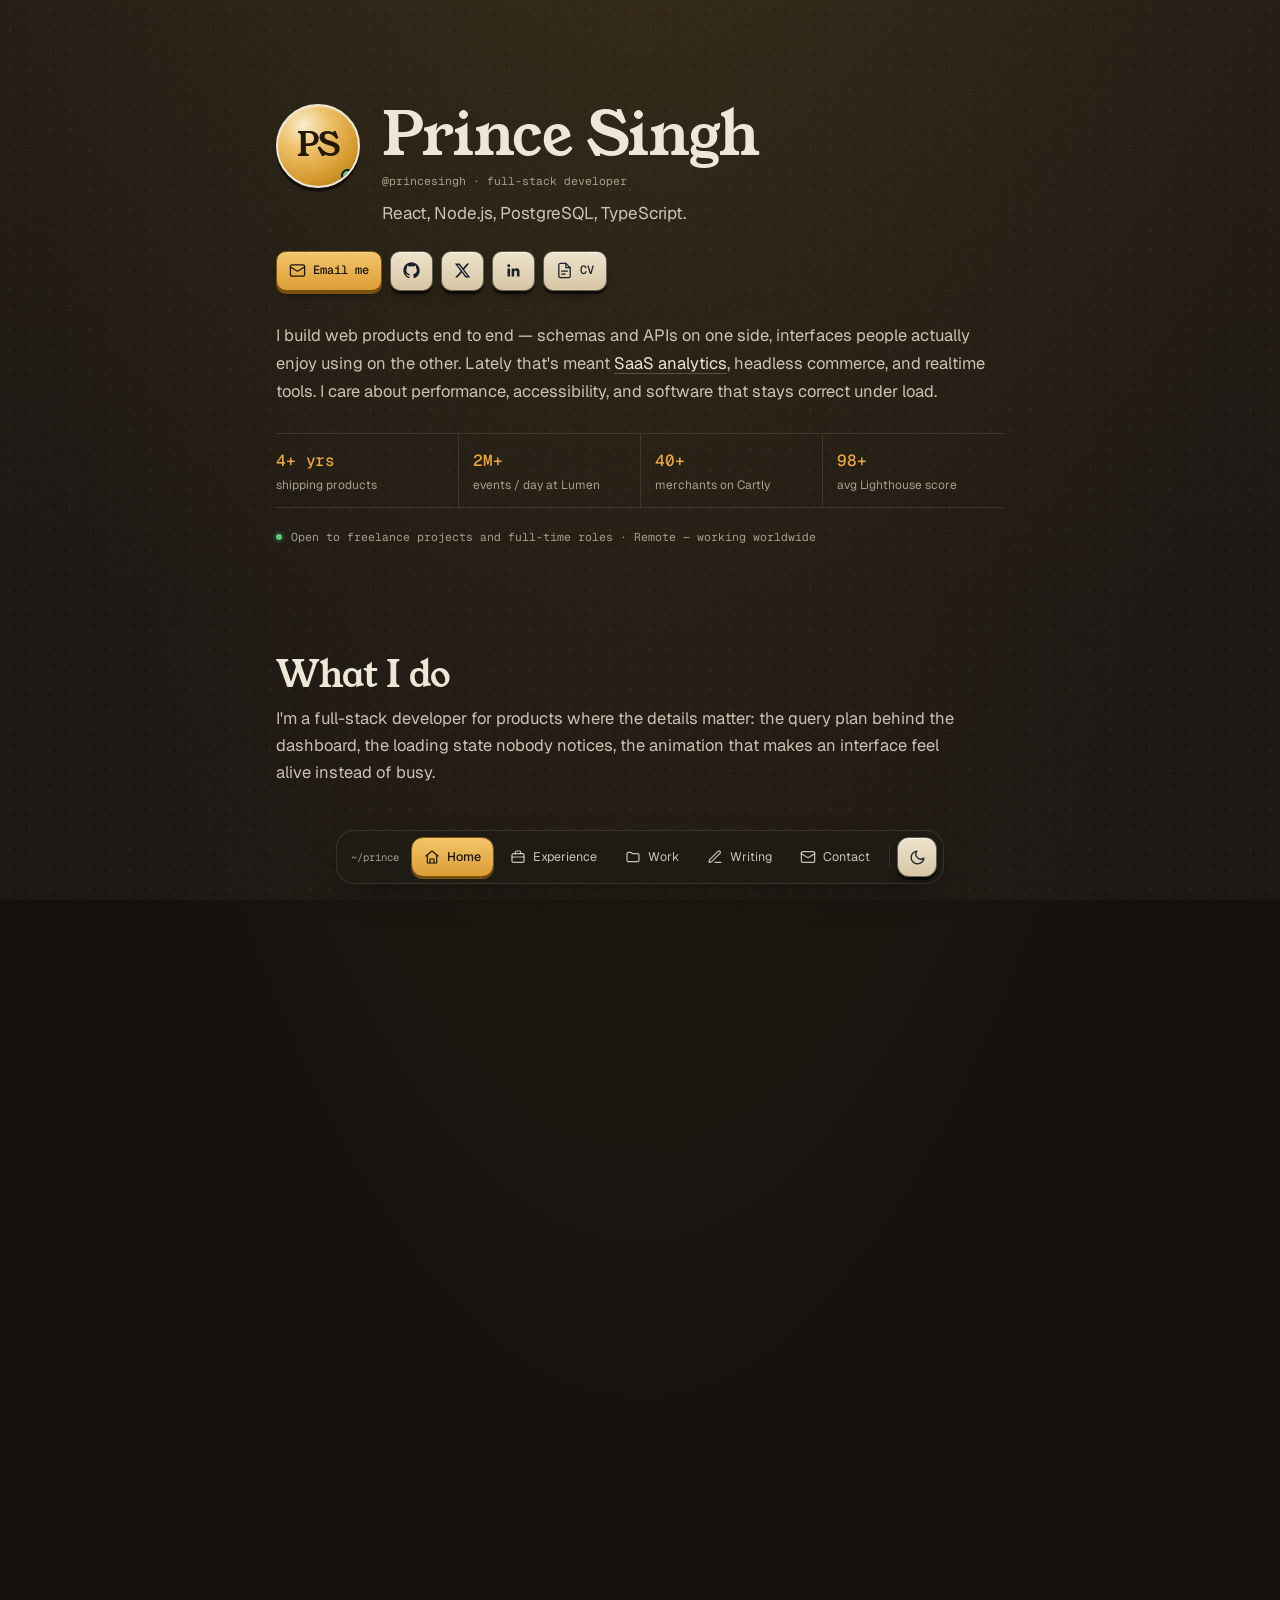
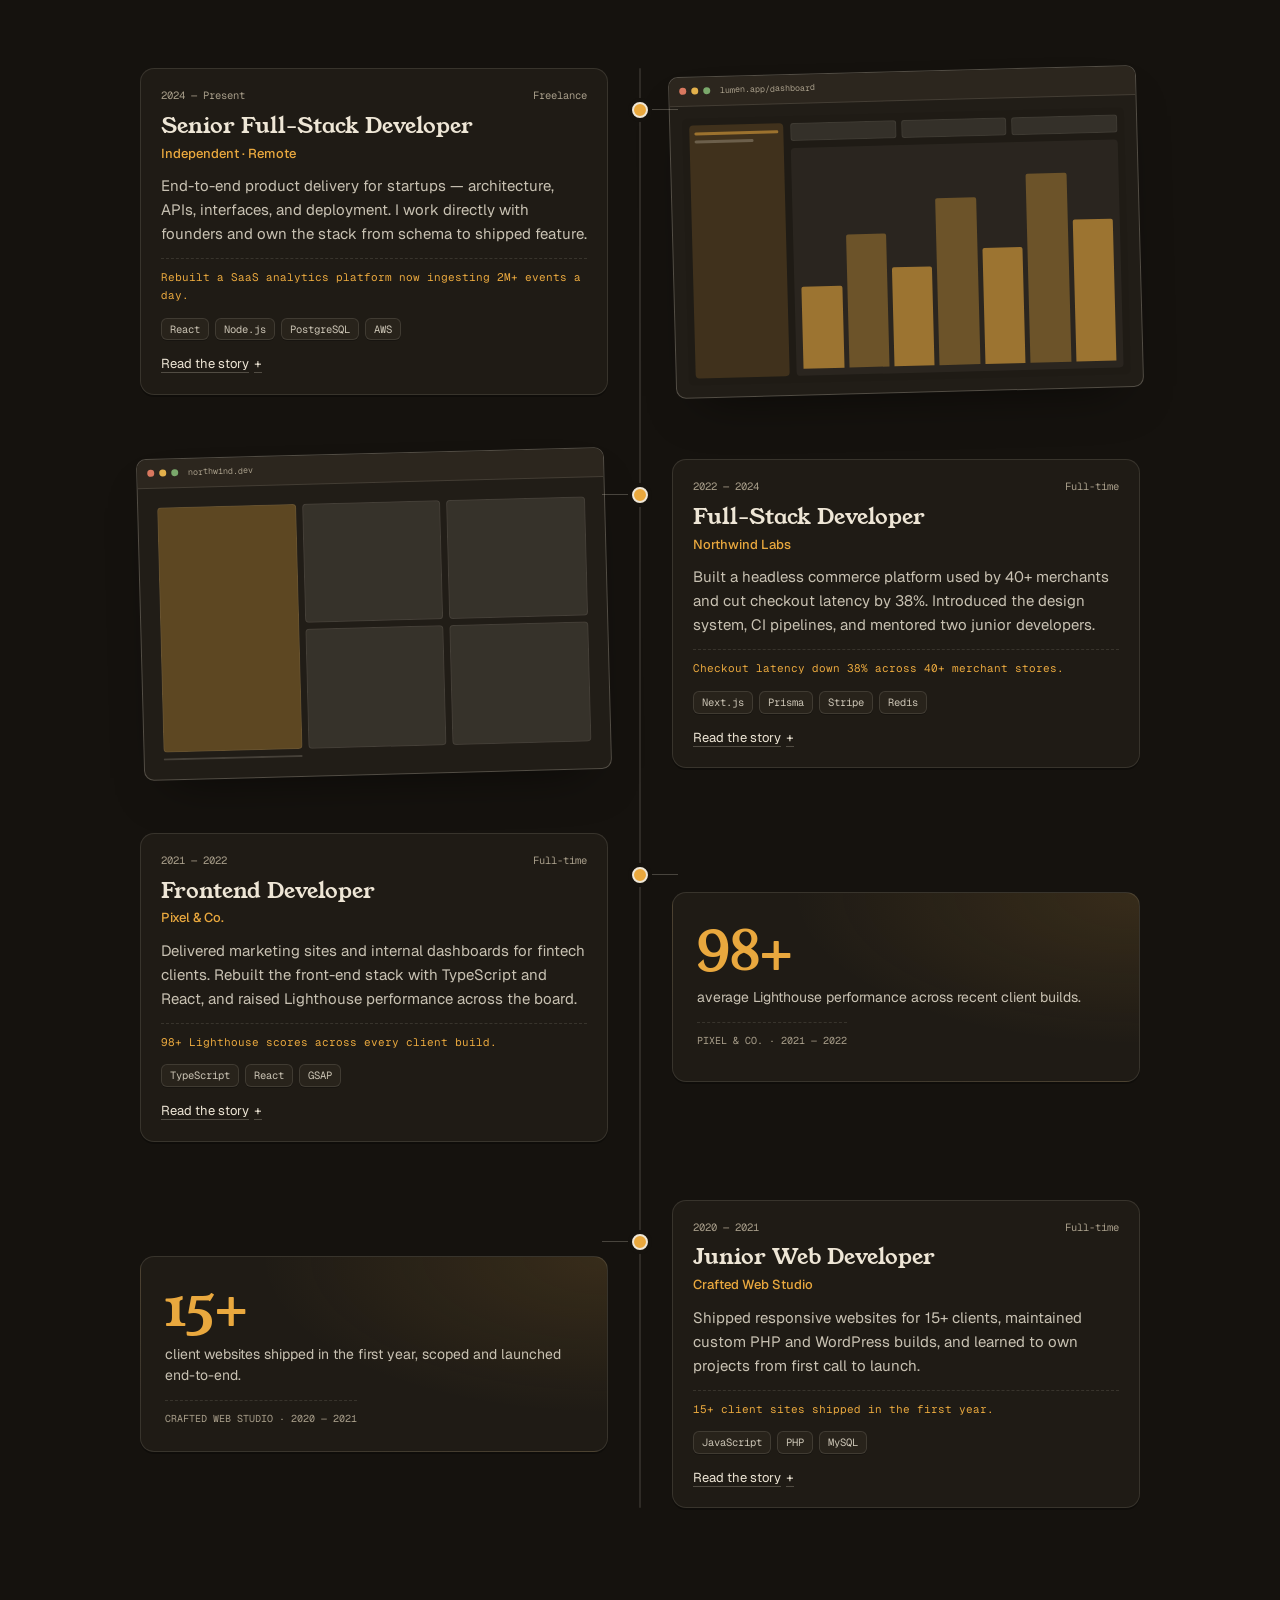
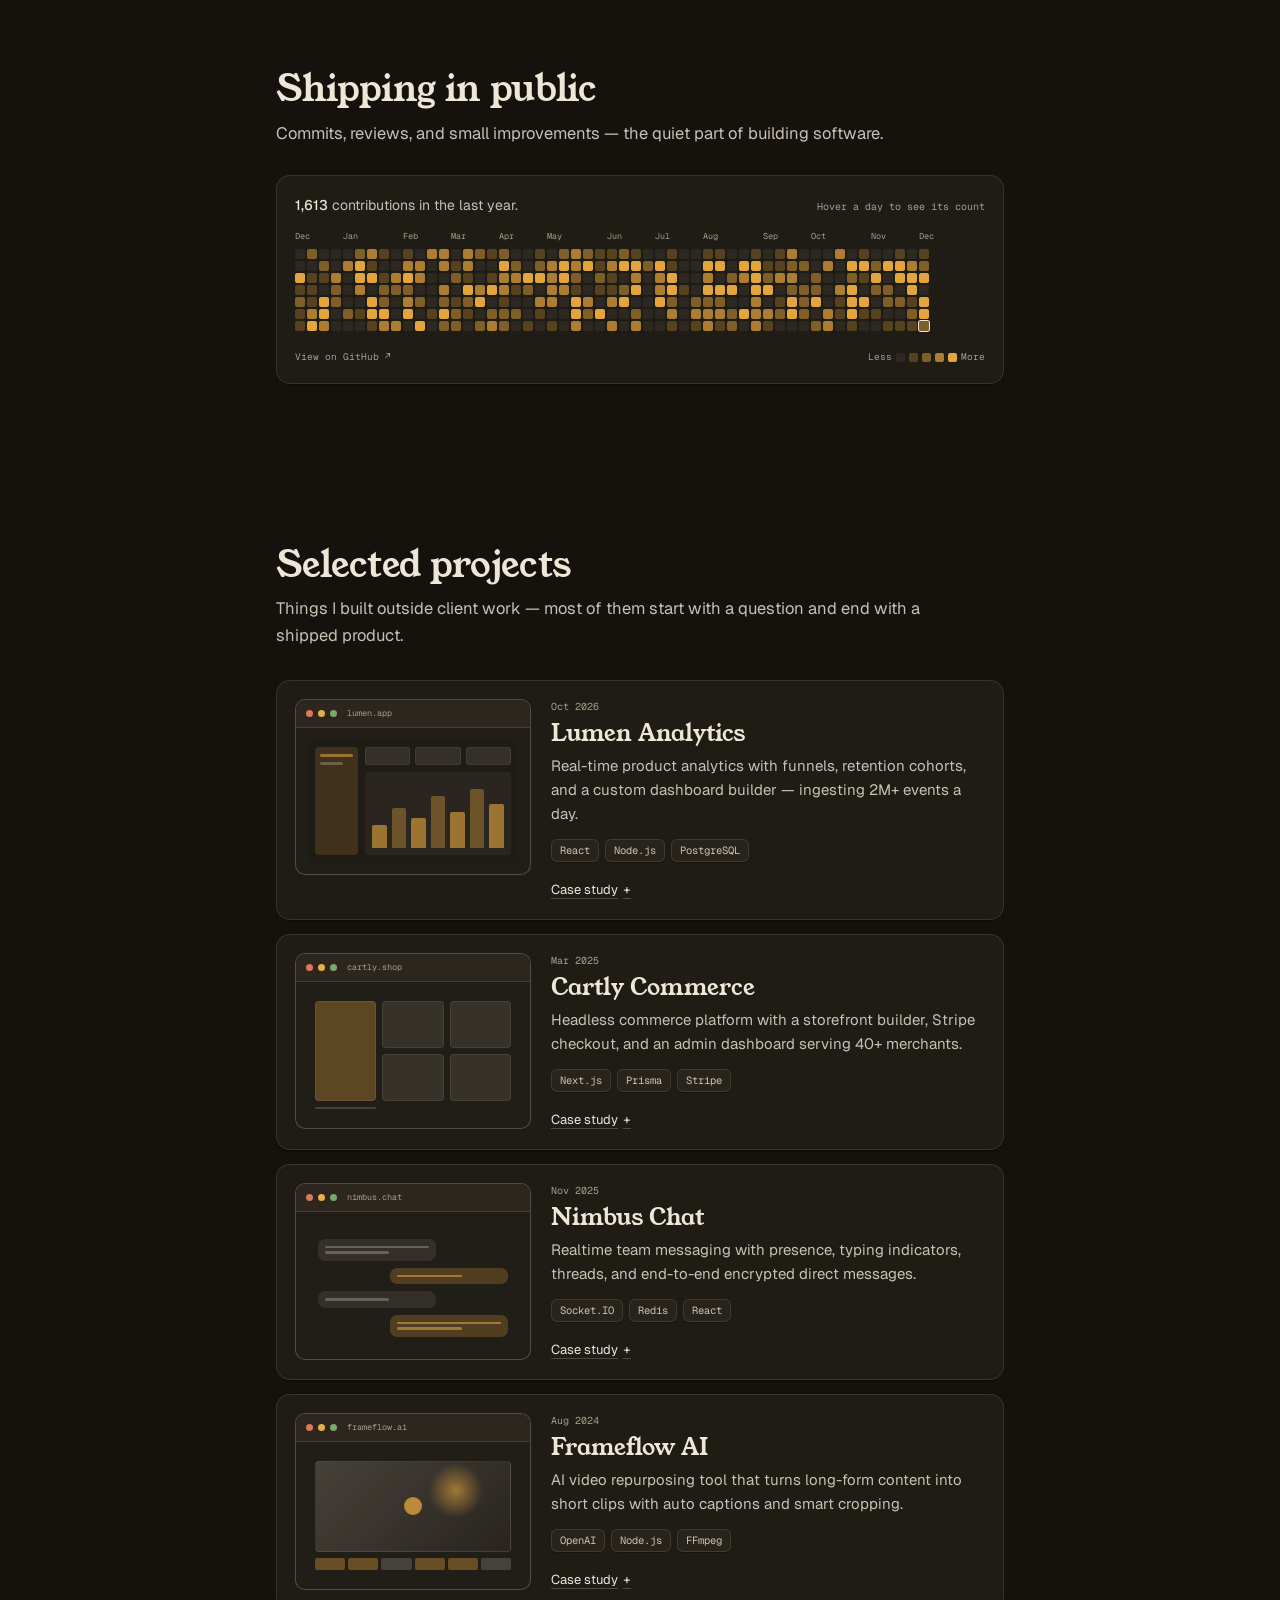
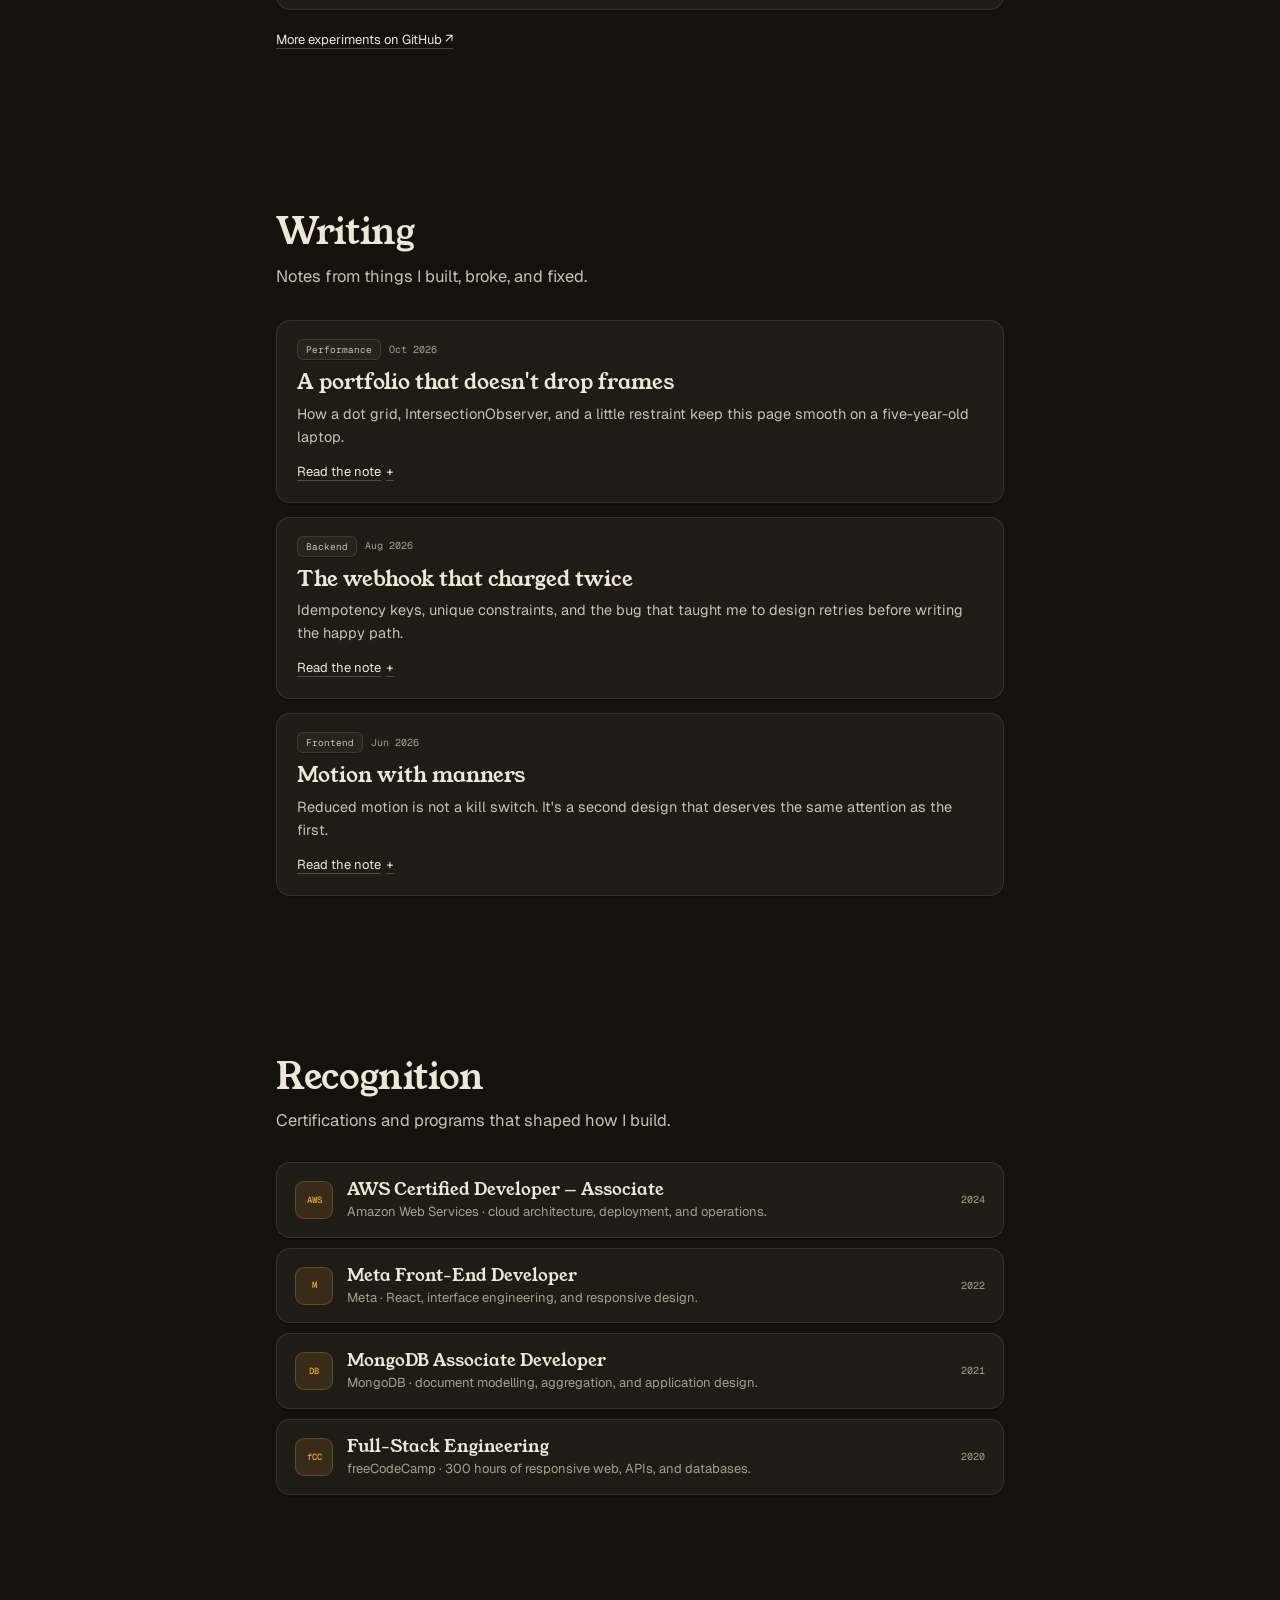
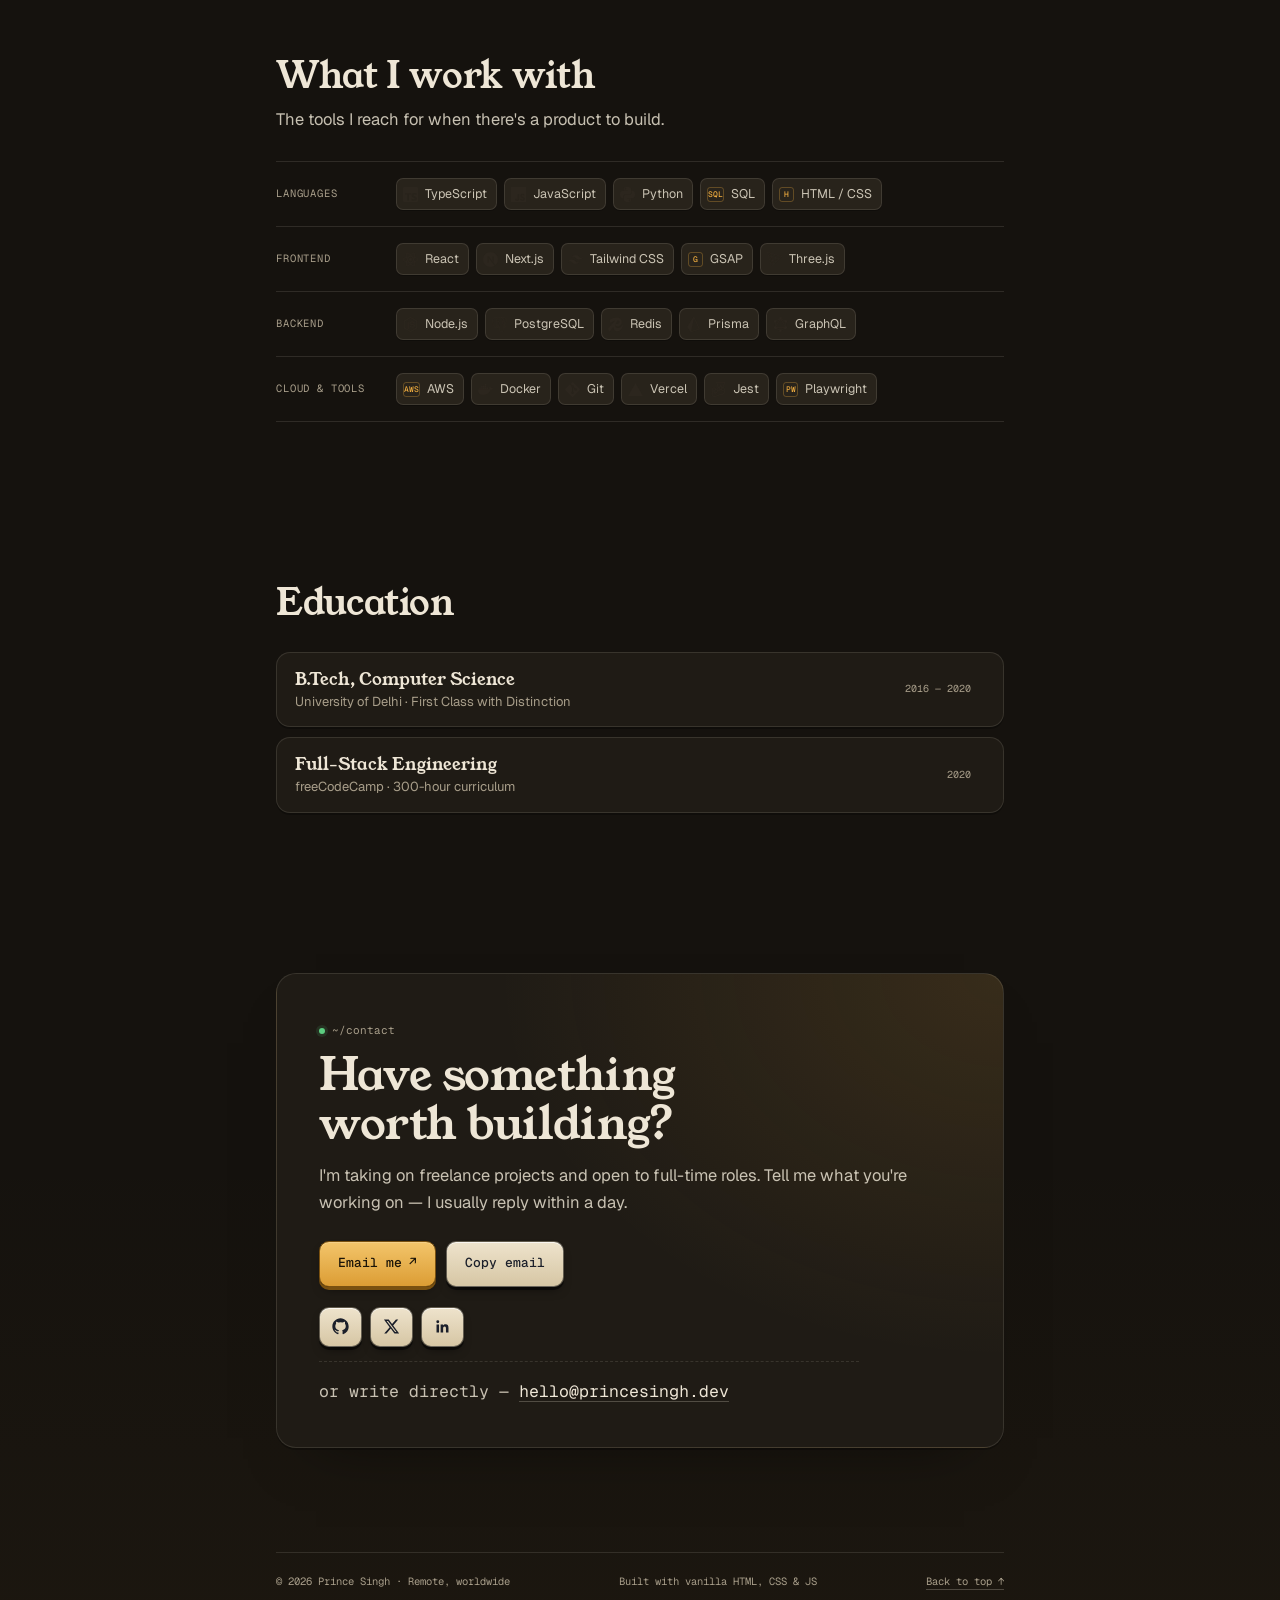
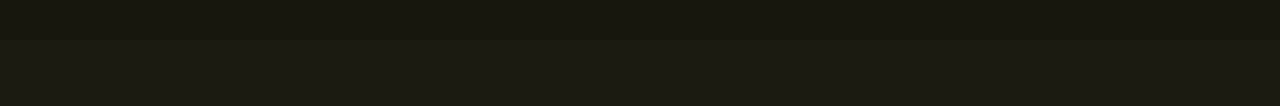
==== commit b8cf9c21: "Point OG URLs at Cloudflare Pages" ====
--- a/index.html
+++ b/index.html
@@ -5,13 +5,13 @@
     <meta name="viewport" content="width=device-width, initial-scale=1.0">
     <title>Prince Singh — Full-Stack Developer</title>
     <meta name="description" content="Prince Singh — full-stack developer building fast, polished web products: SaaS analytics, headless commerce, and realtime tools.">
-    <link rel="canonical" href="https://princesingh04.github.io/portfolio-clone/">
+    <link rel="canonical" href="https://portfolio-clone.pages.dev/">
     <meta property="og:type" content="website">
     <meta property="og:site_name" content="Prince Singh">
     <meta property="og:title" content="Prince Singh — Full-Stack Developer">
     <meta property="og:description" content="Prince Singh — full-stack developer building fast, polished web products: SaaS analytics, headless commerce, and realtime tools.">
-    <meta property="og:url" content="https://princesingh04.github.io/portfolio-clone/">
-    <meta property="og:image" content="https://princesingh04.github.io/portfolio-clone/assets/og.png">
+    <meta property="og:url" content="https://portfolio-clone.pages.dev/">
+    <meta property="og:image" content="https://portfolio-clone.pages.dev/assets/og.png">
     <meta property="og:image:type" content="image/png">
     <meta property="og:image:width" content="1200">
     <meta property="og:image:height" content="630">
@@ -19,7 +19,7 @@
     <meta name="twitter:card" content="summary_large_image">
     <meta name="twitter:title" content="Prince Singh — Full-Stack Developer">
     <meta name="twitter:description" content="Full-stack developer building fast, polished web products: SaaS analytics, headless commerce, and realtime tools.">
-    <meta name="twitter:image" content="https://princesingh04.github.io/portfolio-clone/assets/og.png">
+    <meta name="twitter:image" content="https://portfolio-clone.pages.dev/assets/og.png">
     <meta name="twitter:image:alt" content="Prince Singh — Full-Stack Developer">
     <meta name="theme-color" content="#15120e">
     <link rel="preconnect" href="https://fonts.googleapis.com">
